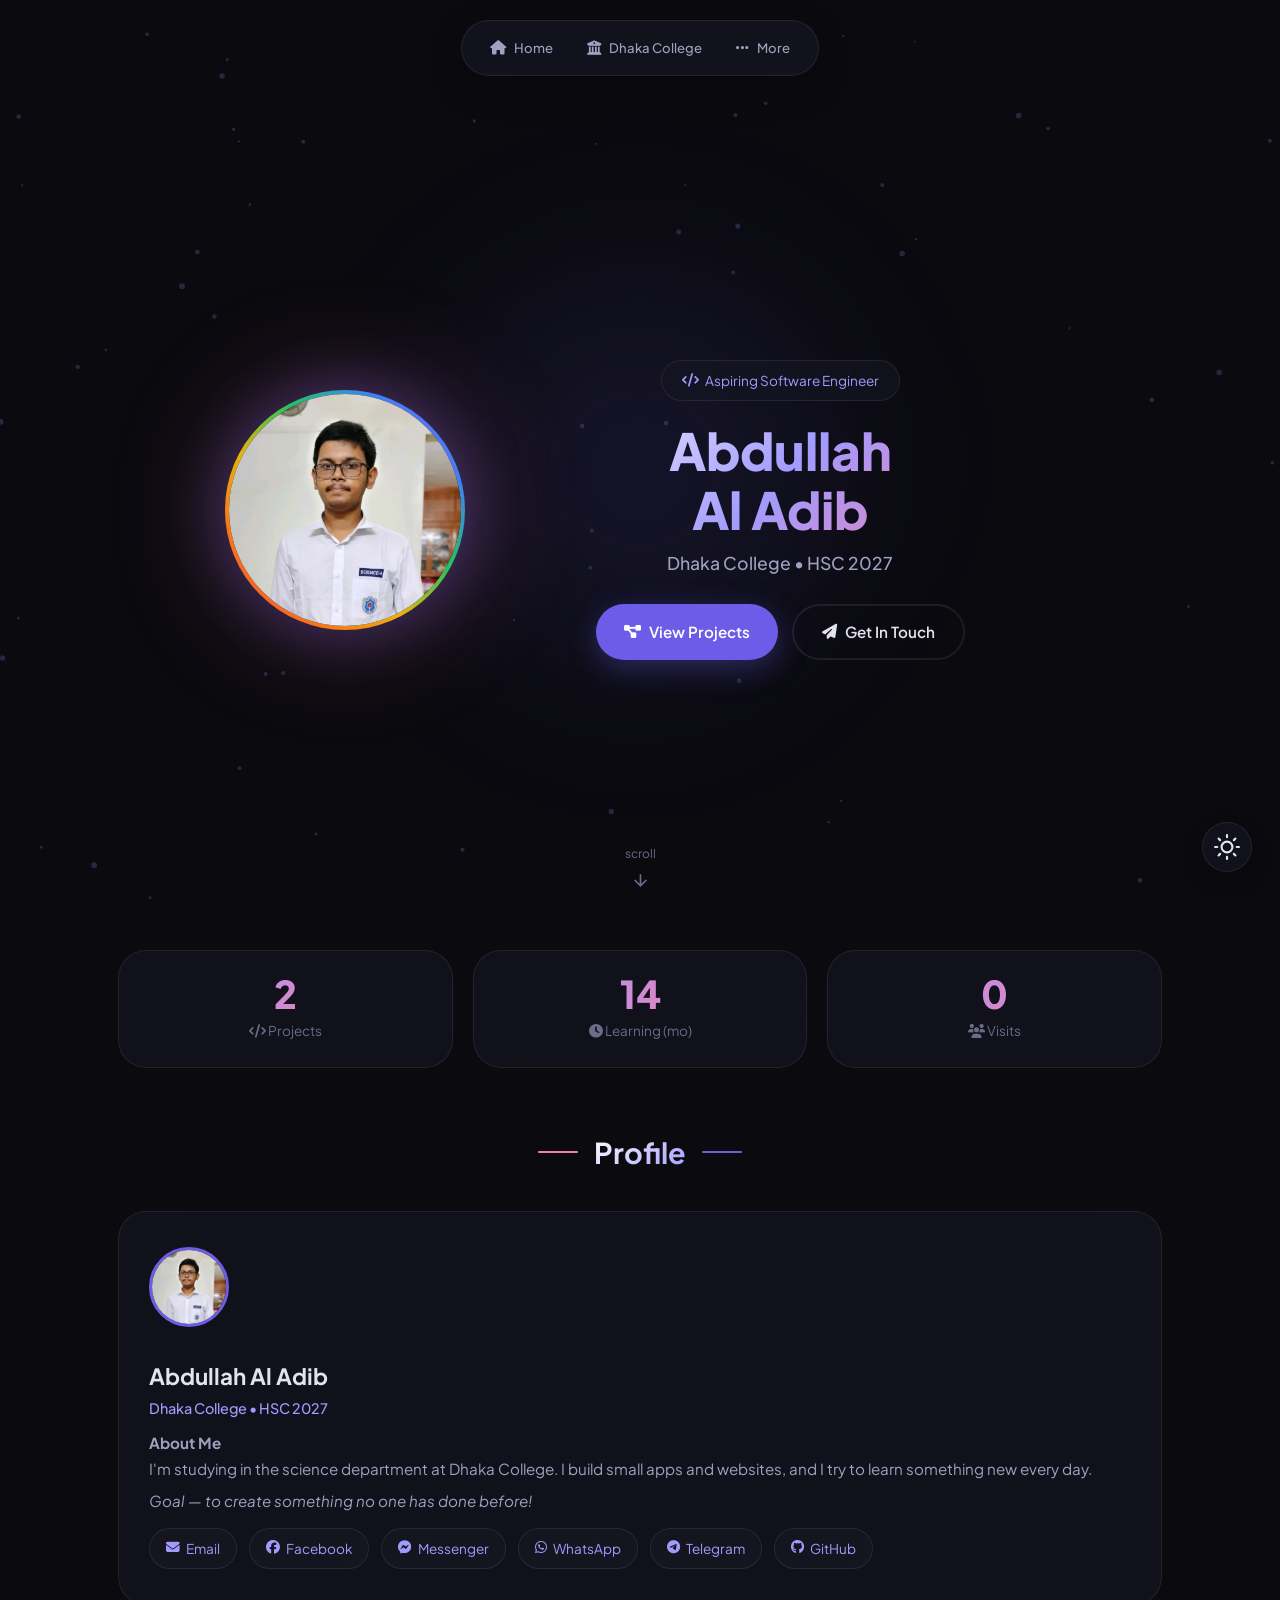
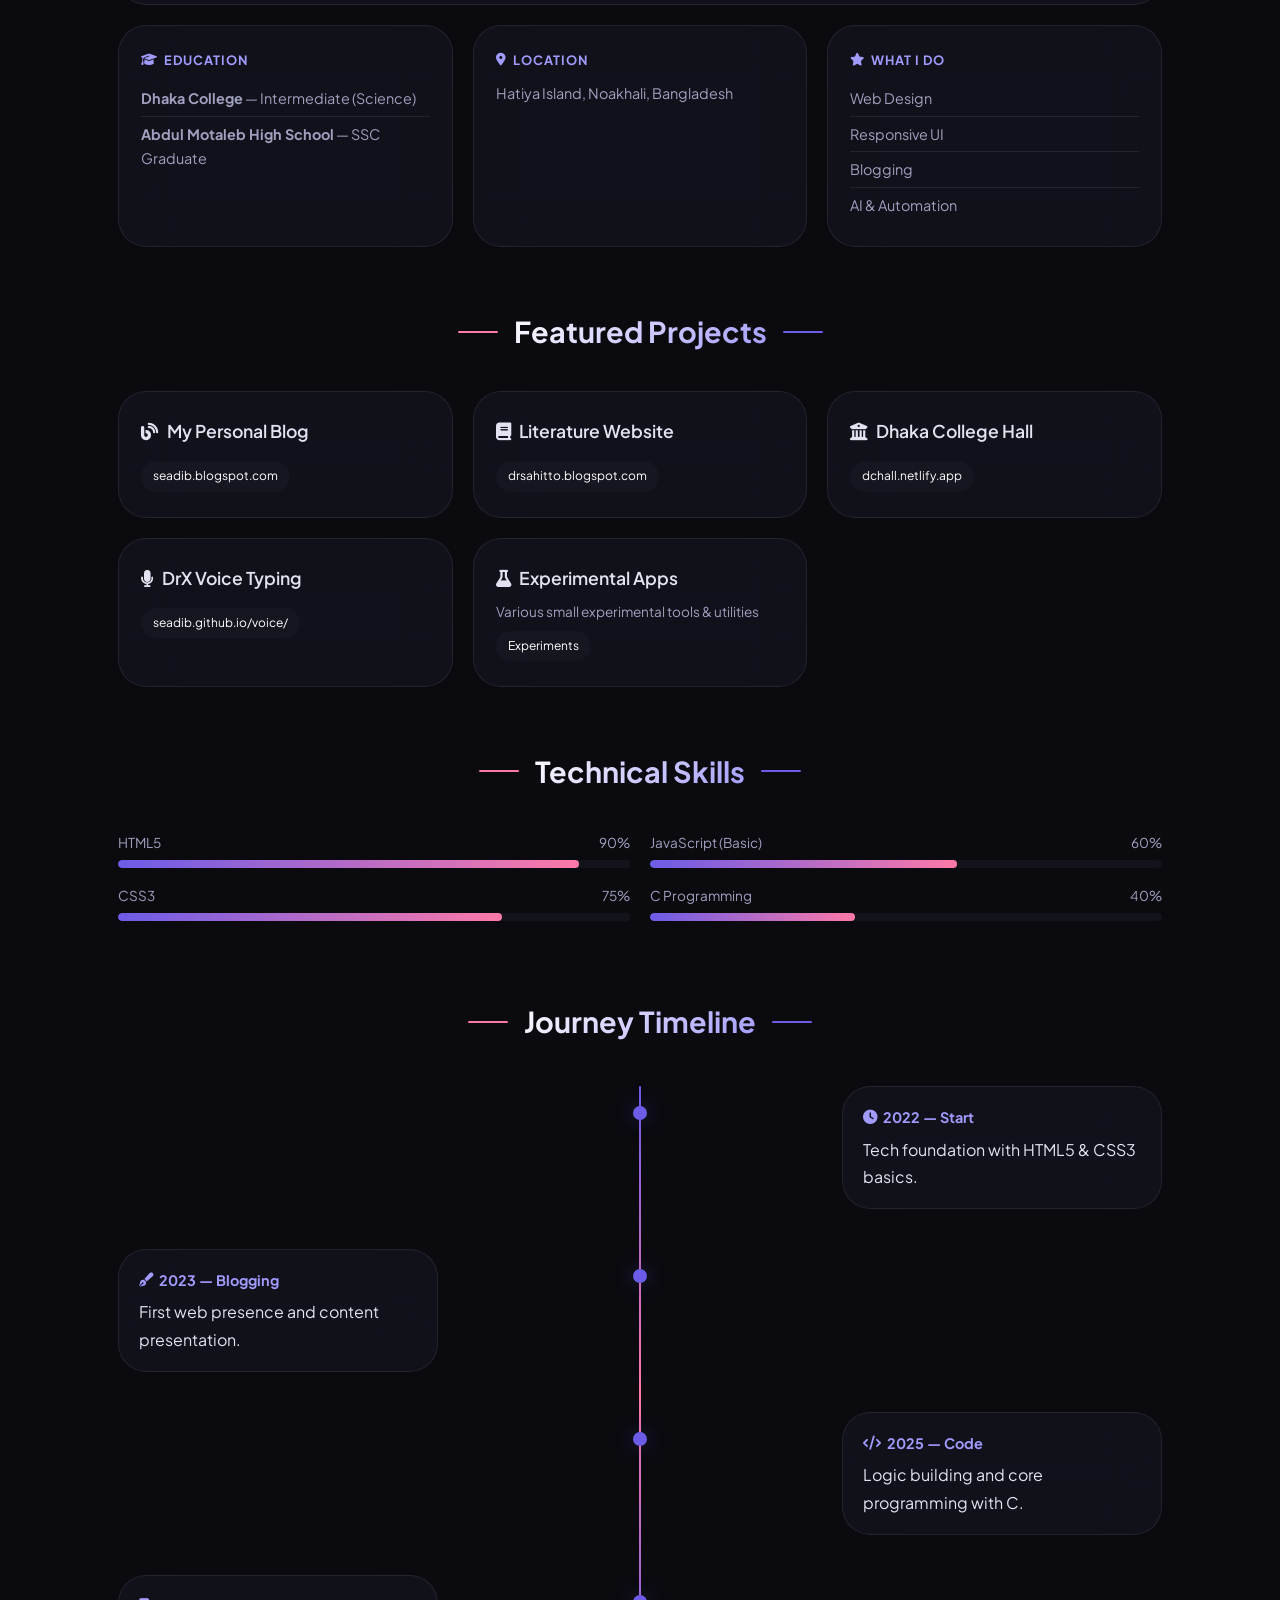
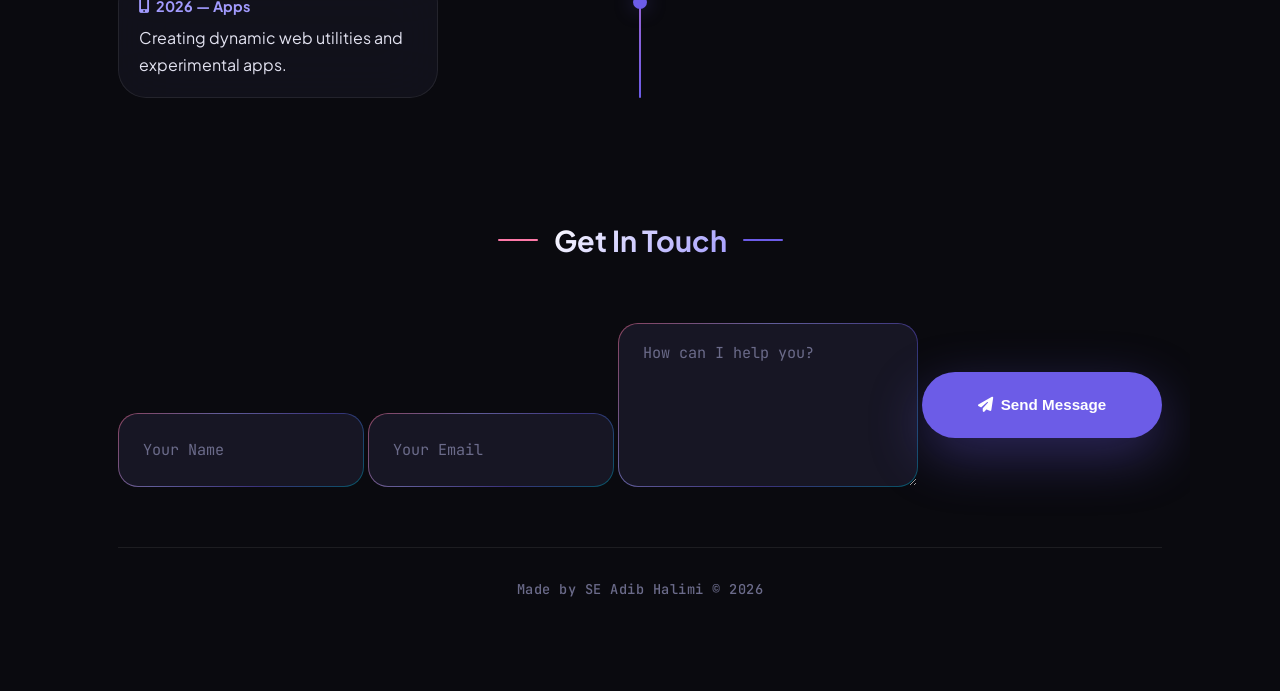
==== index.html @ 2759d635 "Add files via upload" ====
<!DOCTYPE html>
<html lang="en" data-theme="dark">
<head>
    <meta charset="UTF-8" />
    <meta name="viewport" content="width=device-width, initial-scale=1.0" />
    
    <!-- Google Analytics -->
    <script async src="https://www.googletagmanager.com/gtag/js?id=G-9YM84ZSWMF"></script>
    <script>
        window.dataLayer = window.dataLayer || [];
        function gtag(){dataLayer.push(arguments);}
        gtag('js', new Date());
        gtag('config', 'G-9YM84ZSWMF');
    </script>

    <!-- Bing Verification -->
    <meta name="msvalidate.01" content="F3ADCCD43A5041C5EEE1798E6DBE9F49" />
    
    <!-- SEO Meta -->
    <meta name="description" content="SE Adib • HSC-27— Free study tools, class notes, and HSC resources for Dhaka College science students. Developed by seadib, seadix, adib halimi, adib dhaka college, and dr sahitto." />
    <meta name="keywords" content="SE Adib, Abdullah Al Adib, HSC 2027, Dhaka College, web developer, portfolio" />
    <meta name="robots" content="index, follow" />
    <meta name="author" content="SE Adib Halimi" />
    
    <title>Abdullah Al Adib — Portfolio</title>

    <!-- Favicon -->
    <link rel="icon" type="image/png" sizes="48x48" href="favicon-48x48.png?v=1">
    <link rel="icon" type="image/png" sizes="32x32" href="favicon-32x32.png?v=1">
    <link rel="shortcut icon" type="image/x-icon" href="favicon.ico?v=1">

    <!-- Open Graph -->
    <meta property="og:title" content="Abdullah Al Adib — Portfolio" />
    <meta property="og:description" content="SE Adib • HSC-27— Free study tools for Dhaka College students." />
    <meta property="og:type" content="website" />
    <meta property="og:url" content="https://adi.pro.bd/" />
    <meta property="og:image" content="https://adi.pro.bd/adib.jpg" />
    <meta property="og:image:width" content="1200" />
    <meta property="og:image:height" content="630" />

    <meta name="twitter:card" content="summary_large_image" />
    <meta name="twitter:title" content="Abdullah Al Adib — Portfolio" />
    <meta name="twitter:description" content="SE Adib • HSC-27— Free study tools for Dhaka College students." />
    <meta name="twitter:image" content="https://adi.pro.bd/adib.jpg" />

    <!-- Google Fonts + Font Awesome -->
    <link href="https://fonts.googleapis.com/css2?family=Plus+Jakarta+Sans:wght@300;400;500;600;700;800&family=Noto+Sans+Bengali:wght@300;400;500;600;700&family=JetBrains+Mono:wght@400;500;600&display=swap" rel="stylesheet" />
    <link rel="stylesheet" href="https://cdnjs.cloudflare.com/ajax/libs/font-awesome/6.5.0/css/all.min.css" />
    
    <!-- Main CSS -->
    <link rel="stylesheet" href="style.css" />
</head>
<body>

    <!-- Scroll Progress Bar -->
    <div id="scrollProgress"></div>
    
    <!-- Particle Canvas Background -->
    <canvas id="particleCanvas"></canvas>
    
    <!-- Cursor Glow Effect -->
    <div class="cursor-glow" id="cursorGlow"></div>
    
    <!-- Theme Toggle Button -->
    <button class="theme-toggle" id="themeToggle" aria-label="Switch theme">
        <svg viewBox="0 0 24 24" id="themeIcon">
            <circle cx="12" cy="12" r="5" />
            <line x1="12" y1="1" x2="12" y2="3" />
            <line x1="12" y1="21" x2="12" y2="23" />
            <line x1="4.22" y1="4.22" x2="5.64" y2="5.64" />
            <line x1="18.36" y1="18.36" x2="19.78" y2="19.78" />
            <line x1="1" y1="12" x2="3" y2="12" />
            <line x1="21" y1="12" x2="23" y2="12" />
            <line x1="4.22" y1="19.78" x2="5.64" y2="18.36" />
            <line x1="18.36" y1="5.64" x2="19.78" y2="4.22" />
        </svg>
    </button>

    <!-- ===== Navigation Menu (3 Main Menus) ===== -->
    <nav class="floating-nav" id="floatingNav">
        <!-- 1. Home -->
        <a href="/" class="active"><i class="fas fa-home"></i> Home</a>
        
        <!-- 2. Dhaka College (Mega Menu) -->
        <div class="nav-item mega-menu">
            <a href="javascript:void(0)" class="mega-trigger"><i class="fas fa-university"></i> Dhaka College</a>
            <div class="mega-menu-content">
                <div class="mega-grid">
                    <div class="mega-card">
                        <div class="mega-card-icon"><i class="fas fa-archive"></i></div>
                        <h4>ARCHIVES OVERVIEW</h4>
                        <p class="mega-card-desc"><strong>SYSTEM RESTORED · DATA INTEGRITY</strong></p>
                        <p class="mega-card-desc">Full re-archiving complete. Trust model with 100% accuracy.</p>
                        <a href="dc-archive.html" class="mega-card-link">Explore Archives →</a>
                    </div>
                    <div class="mega-card">
                        <div class="mega-card-icon"><i class="fas fa-trophy"></i></div>
                        <h4>Leaderboard</h4>
                        <p class="mega-card-desc">Top academic performers</p>
                        <a href="dc-leaderboard.html" class="mega-card-link">View Rankings →</a>
                    </div>
                    <div class="mega-card">
                        <div class="mega-card-icon"><i class="fas fa-search"></i></div>
                        <h4>Find Student</h4>
                        <p class="mega-card-desc">Quick individual search</p>
                        <a href="dc-search.html" class="mega-card-link">Search Now →</a>
                    </div>
                    <div class="mega-card">
                        <div class="mega-card-icon"><i class="fas fa-database"></i></div>
                        <h4>Live Database Insight</h4>
                        <p class="mega-card-desc">4,200+ active student records across 12 faculties.</p>
                        <a href="dc-stats.html" class="mega-card-link"><i class="fas fa-chart-line"></i> View Stats</a>
                        <span class="mega-badge">LATEST RESULTS LIVE</span>
                    </div>
                </div>
                <div class="mega-footer">
                    <span><i class="fas fa-database"></i> CARCHIVE</span>
                    <span><i class="fas fa-archive"></i> ARCHIVES OVERVIEW</span>
                    <span><i class="fas fa-sync-alt"></i> SYSTEM RESTORED</span>
                </div>
            </div>
        </div>
        
        <!-- 3. More (Dropdown) -->
        <div class="nav-item dropdown">
            <a href="javascript:void(0)" class="dropdown-trigger"><i class="fas fa-ellipsis-h"></i> More</a>
            <ul class="dropdown-menu">
                <li><a href="blog.html"><i class="fas fa-blog"></i> Blogs</a></li>
                <li><a href="#profile"><i class="fas fa-user"></i> Profile</a></li>
                <li><a href="#projects"><i class="fas fa-folder-open"></i> Projects</a></li>
                <li><a href="#skills"><i class="fas fa-cogs"></i> Skills</a></li>
                <li><a href="#journey"><i class="fas fa-road"></i> Journey</a></li>
                <li><a href="#contact"><i class="fas fa-envelope"></i> Contact</a></li>
            </ul>
        </div>
    </nav>

    <div class="main-wrapper">

        <!-- ===== HERO SECTION ===== -->
        <section class="hero" id="hero">
            <div class="liquid-blob"></div>
            <div class="hero-left">
                <div class="hero-avatar-wrap">
                    <img src="adib.jpg" alt="SE Adib, Abdullah Al Adib" class="hero-avatar" loading="eager" />
                </div>
            </div>
            <div class="hero-right">
                <div class="hero-badge"><i class="fas fa-code"></i> Aspiring Software Engineer</div>
                <h1>Abdullah<br />Al Adib</h1>
                <h2>Dhaka College • HSC 2027</h2>
                <div class="hero-cta">
                    <a href="#projects" class="btn btn-primary"><i class="fas fa-project-diagram"></i> View Projects</a>
                    <a href="#contact" class="btn btn-outline"><i class="fas fa-paper-plane"></i> Get In Touch</a>
                </div>
            </div>
            <div class="scroll-indicator" onclick="document.getElementById('profile').scrollIntoView({behavior:'smooth'})">
                <span>scroll</span>
                <svg viewBox="0 0 24 24"><path d="M12 5v14M5 12l7 7 7-7"/></svg>
            </div>
        </section>

        <!-- ===== STATS ===== -->
        <div class="stats-row stagger-grid">
            <div class="stat-card stagger-item"><div class="stat-number" data-target="5">0</div><div class="stat-label"><i class="fas fa-code"></i> Projects</div></div>
            <div class="stat-card stagger-item"><div class="stat-number" data-target="32">0</div><div class="stat-label"><i class="fas fa-clock"></i> Learning (mo)</div></div>
            <div class="stat-card stagger-item"><div class="stat-number visitor-count" data-target="">0</div><div class="stat-label"><i class="fas fa-users"></i> Visits</div></div>
        </div>

        <!-- ===== PROFILE ===== -->
        <section id="profile">
            <div class="section-title"><span>Profile</span></div>
            <div class="profile-card stagger-grid glass">
                <img src="adibp.jpg" alt="Abdullah" class="pfp-sm stagger-item" onerror="this.onerror=null; this.src='adib.jpg';" />
                <div class="profile-info stagger-item">
                    <h3>Abdullah Al Adib</h3>
                    <p class="sub">Dhaka College • HSC 2027</p>
                    <p class="bio"><strong>About Me</strong><br />
                    I'm studying in the science department at Dhaka College. I build small apps and websites, and I try to learn something new every day.<br />
                    <span style="display:flex;align-items:center;gap:4px;margin-top:6px;flex-wrap:wrap;">
                        <em style="font-style:italic;">Goal — to create something no one has done before!</em>
                    </span>
                    </p>
                    <div class="contact-links">
                        <a href="mailto:drseadib@gmail.com"><i class="fas fa-envelope"></i> Email</a>
                        <a href="https://facebook.com/seadix" target="_blank"><i class="fab fa-facebook"></i> Facebook</a>
                        <a href="https://m.me/seadix" target="_blank"><i class="fab fa-facebook-messenger"></i> Messenger</a>
                        <a href="https://wa.me/8801625329874" target="_blank"><i class="fab fa-whatsapp"></i> WhatsApp</a>
                        <a href="https://t.me/DrSahitto" target="_blank"><i class="fab fa-telegram"></i> Telegram</a>
                        <a href="https://github.com/seadib" target="_blank"><i class="fab fa-github"></i> GitHub</a>
                    </div>
                </div>
            </div>
            <div class="grid-2 stagger-grid" style="margin-top:20px;">
                <div class="info-card stagger-item glass">
                    <h4><i class="fas fa-graduation-cap"></i> Education</h4>
                    <ul><li><strong>Dhaka College</strong> — Intermediate (Science)</li><li><strong>Abdul Motaleb High School</strong> — SSC Graduate</li></ul>
                </div>
                <div class="info-card stagger-item location-card clickable-card glass">
                    <h4><i class="fas fa-map-marker-alt"></i> Location</h4>
                    <p>Hatiya Island, Noakhali, Bangladesh</p>
                </div>
                <div class="info-card stagger-item glass">
                    <h4><i class="fas fa-star"></i> What I Do</h4>
                    <ul><li>Web Design</li><li>Responsive UI</li><li>Blogging</li><li>AI & Automation</li></ul>
                </div>
            </div>
        </section>

        <!-- ===== PROJECTS ===== -->
        <section id="projects">
            <div class="section-title"><span>Featured Projects</span></div>
            <div class="grid-2 stagger-grid">
                <div class="project-card stagger-item glass" data-url="https://seadib.blogspot.com" data-name="seadib.blogspot.com">
                    <div class="project-title"><i class="fas fa-blog"></i> My Personal Blog</div>
                    <span class="tag"><a href="https://seadib.blogspot.com" target="_blank">seadib.blogspot.com</a></span>
                </div>
                <div class="project-card stagger-item glass" data-url="https://drsahitto.blogspot.com" data-name="drsahitto.blogspot.com">
                    <div class="project-title"><i class="fas fa-book"></i> Literature Website</div>
                    <span class="tag"><a href="https://drsahitto.blogspot.com" target="_blank">drsahitto.blogspot.com</a></span>
                </div>
                <div class="project-card stagger-item glass" data-url="https://dchall.netlify.app" data-name="dchall.netlify.app">
                    <div class="project-title"><i class="fas fa-university"></i> Dhaka College Hall</div>
                    <span class="tag"><a href="https://dchall.netlify.app" target="_blank">dchall.netlify.app</a></span>
                </div>
                <div class="project-card stagger-item glass" data-url="https://seadib.github.io/voice/" data-name="seadib.github.io/voice/">
                    <div class="project-title"><i class="fas fa-microphone"></i> DrX Voice Typing</div>
                    <span class="tag"><a href="https://seadib.github.io/voice/" target="_blank">seadib.github.io/voice/</a></span>
                </div>
                <div class="project-card stagger-item glass">
                    <div class="project-title"><i class="fas fa-flask"></i> Experimental Apps</div>
                    <p style="color:var(--text2);font-size:0.85rem;">Various small experimental tools & utilities</p>
                    <span class="tag no-link">Experiments</span>
                </div>
            </div>
        </section>

        <!-- ===== SKILLS ===== -->
        <section id="skills">
            <div class="section-title"><span>Technical Skills</span></div>
            <div class="grid-2 stagger-grid">
                <div class="stagger-item">
                    <div class="skill-bar-wrap"><div class="skill-label"><span>HTML5</span><span>90%</span></div><div class="skill-bar"><div class="skill-fill" data-width="90"></div></div></div>
                    <div class="skill-bar-wrap"><div class="skill-label"><span>CSS3</span><span>75%</span></div><div class="skill-bar"><div class="skill-fill" data-width="75"></div></div></div>
                </div>
                <div class="stagger-item">
                    <div class="skill-bar-wrap"><div class="skill-label"><span>JavaScript (Basic)</span><span>60%</span></div><div class="skill-bar"><div class="skill-fill" data-width="60"></div></div></div>
                    <div class="skill-bar-wrap"><div class="skill-label"><span>C Programming</span><span>40%</span></div><div class="skill-bar"><div class="skill-fill" data-width="40"></div></div></div>
                </div>
            </div>
        </section>

        <!-- ===== JOURNEY TIMELINE ===== -->
        <section id="journey">
            <div class="section-title"><span>Journey Timeline</span></div>
            <div class="timeline-wrapper">
                <div class="timeline-line"></div>
                <div class="timeline-item"><div class="timeline-dot"></div><div class="timeline-content glass"><div class="timeline-year"><i class="fas fa-clock"></i> 2022 — Start</div><div class="timeline-desc">Tech foundation with HTML5 & CSS3 basics.</div></div></div>
                <div class="timeline-item"><div class="timeline-dot"></div><div class="timeline-content glass"><div class="timeline-year"><i class="fas fa-pen-fancy"></i> 2023 — Blogging</div><div class="timeline-desc">First web presence and content presentation.</div></div></div>
                <div class="timeline-item"><div class="timeline-dot"></div><div class="timeline-content glass"><div class="timeline-year"><i class="fas fa-code"></i> 2025 — Code</div><div class="timeline-desc">Logic building and core programming with C.</div></div></div>
                <div class="timeline-item"><div class="timeline-dot"></div><div class="timeline-content glass"><div class="timeline-year"><i class="fas fa-mobile-alt"></i> 2026 — Apps</div><div class="timeline-desc">Creating dynamic web utilities and experimental apps.</div></div></div>
            </div>
        </section>

        <!-- ===== CONTACT ===== -->
        <section id="contact">
            <div class="section-title"><span>Get In Touch</span></div>
            <form class="contact-form stagger-grid" id="contactForm">
                <input type="hidden" name="access_key" value="02b89c0d-9b17-49dd-bd02-ee2c1dee8a9d" />
                <input type="text" name="name" placeholder="Your Name" required class="stagger-item" />
                <input type="email" name="email" placeholder="Your Email" required class="stagger-item" />
                <textarea rows="4" name="message" placeholder="How can I help you?" required class="stagger-item"></textarea>
                <button type="submit" class="btn btn-primary stagger-item"><i class="fas fa-paper-plane"></i> Send Message</button>
            </form>
            <div id="formResult" style="text-align:center;margin-top:12px;font-weight:bold;"></div>
        </section>

        <!-- ===== FOOTER ===== -->
        <div class="footer">
            <p>Made by SE Adib Halimi © 2026</p>
        </div>
    </div>

    <!-- ===== MODALS ===== -->
    <div class="modal-overlay" id="projectModal">
        <div class="modal-box glass">
            <p id="modalMessage">Do you want to visit this website?</p>
            <div class="modal-buttons">
                <button class="btn btn-outline" id="modalCancel">Cancel</button>
                <button class="btn btn-primary" id="modalVisit">Visit Website</button>
            </div>
        </div>
    </div>
    <div class="modal-overlay" id="locationModal">
        <div class="modal-box glass">
            <p id="locationModalMessage">View Hatiya Island on Google Maps?</p>
            <div class="modal-buttons">
                <button class="btn btn-outline" id="locationModalCancel">Cancel</button>
                <button class="btn btn-primary" id="locationModalVisit">View on Map</button>
            </div>
        </div>
    </div>

    <!-- ===== JAVASCRIPT ===== -->
    <script>
        (function() {
            // ==================== THEME TOGGLE ====================
            const themeToggle = document.getElementById('themeToggle');
            const themeIcon = document.getElementById('themeIcon');
            const html = document.documentElement;

            function setTheme(theme) {
                html.setAttribute('data-theme', theme);
                localStorage.setItem('theme', theme);
                if (theme === 'dark') {
                    themeIcon.innerHTML = `<circle cx="12" cy="12" r="5" /><line x1="12" y1="1" x2="12" y2="3" /><line x1="12" y1="21" x2="12" y2="23" /><line x1="4.22" y1="4.22" x2="5.64" y2="5.64" /><line x1="18.36" y1="18.36" x2="19.78" y2="19.78" /><line x1="1" y1="12" x2="3" y2="12" /><line x1="21" y1="12" x2="23" y2="12" /><line x1="4.22" y1="19.78" x2="5.64" y2="18.36" /><line x1="18.36" y1="5.64" x2="19.78" y2="4.22" />`;
                } else {
                    themeIcon.innerHTML = `<path d="M21 12.79A9 9 0 1 1 11.21 3 7 7 0 0 0 21 12.79z" />`;
                }
            }
            setTheme(localStorage.getItem('theme') || 'dark');
            themeToggle.addEventListener('click', () => {
                setTheme(html.getAttribute('data-theme') === 'dark' ? 'light' : 'dark');
            });

            // ==================== VISITOR COUNT ====================
            function updateVisitorCount() {
                let visits = localStorage.getItem('visitorCount');
                visits = visits ? parseInt(visits) + 1 : 1;
                localStorage.setItem('visitorCount', visits);
                const el = document.querySelector('.visitor-count');
                if (el) el.setAttribute('data-target', visits);
            }
            updateVisitorCount();

            // ==================== PARTICLES ====================
            const canvas = document.getElementById('particleCanvas');
            const ctx = canvas.getContext('2d');
            let w, h, particles = [];

            function resize() {
                w = canvas.width = window.innerWidth;
                h = canvas.height = window.innerHeight;
            }
            resize();
            window.addEventListener('resize', resize);

            for (let i = 0; i < 60; i++) {
                particles.push({
                    x: Math.random() * w,
                    y: Math.random() * h,
                    r: Math.random() * 2 + 1,
                    dx: (Math.random() - 0.5) * 0.5,
                    dy: (Math.random() - 0.5) * 0.5
                });
            }

            function drawParticles() {
                ctx.clearRect(0, 0, w, h);
                particles.forEach(p => {
                    p.x += p.dx;
                    p.y += p.dy;
                    if (p.x < 0) p.x = w;
                    if (p.x > w) p.x = 0;
                    if (p.y < 0) p.y = h;
                    if (p.y > h) p.y = 0;
                    ctx.beginPath();
                    ctx.arc(p.x, p.y, p.r, 0, Math.PI * 2);
                    ctx.fillStyle = 'rgba(162,155,254,0.4)';
                    ctx.fill();
                });
                requestAnimationFrame(drawParticles);
            }
            drawParticles();

            // ==================== CURSOR GLOW ====================
            const cursorGlow = document.getElementById('cursorGlow');
            document.addEventListener('mousemove', e => {
                cursorGlow.style.left = e.clientX + 'px';
                cursorGlow.style.top = e.clientY + 'px';
            });
            document.addEventListener('mouseleave', () => cursorGlow.style.opacity = '0');
            document.addEventListener('mouseenter', () => cursorGlow.style.opacity = '1');

            // ==================== SCROLL PROGRESS ====================
            const scrollProgress = document.getElementById('scrollProgress');
            window.addEventListener('scroll', () => {
                const st = document.documentElement.scrollTop;
                const sh = document.documentElement.scrollHeight - document.documentElement.clientHeight;
                scrollProgress.style.width = (st / sh) * 100 + '%';
            });

            // ==================== NAV ACTIVE ====================
            const floatingNav = document.getElementById('floatingNav');
            const navLinks = floatingNav.querySelectorAll('a');
            window.addEventListener('scroll', () => {
                floatingNav.classList.toggle('scrolled', window.scrollY > 50);
                let current = 'hero';
                document.querySelectorAll('section[id]').forEach(sec => {
                    if (window.scrollY >= sec.offsetTop - 120) current = sec.getAttribute('id');
                });
                navLinks.forEach(link => {
                    link.classList.remove('active');
                    if (link.getAttribute('href') === '#' + current) link.classList.add('active');
                });
            });

            // ==================== MOBILE MENU TOGGLE ====================
            const megaTrigger = document.querySelector('.mega-trigger');
            const megaContent = document.querySelector('.mega-menu-content');
            const dropdownTrigger = document.querySelector('.dropdown-trigger');
            const dropdownMenu = document.querySelector('.dropdown-menu');

            function isMobile() {
                return window.innerWidth <= 768;
            }

            if (megaTrigger && megaContent) {
                megaTrigger.addEventListener('click', function(e) {
                    e.preventDefault();
                    if (isMobile()) {
                        megaContent.classList.toggle('active');
                    }
                });
            }
            if (dropdownTrigger && dropdownMenu) {
                dropdownTrigger.addEventListener('click', function(e) {
                    e.preventDefault();
                    if (isMobile()) {
                        dropdownMenu.classList.toggle('active');
                    }
                });
            }
            document.addEventListener('click', function(e) {
                if (isMobile()) {
                    if (!e.target.closest('.mega-menu')) {
                        if (megaContent) megaContent.classList.remove('active');
                    }
                    if (!e.target.closest('.dropdown')) {
                        if (dropdownMenu) dropdownMenu.classList.remove('active');
                    }
                }
            });

            // ==================== STAGGER ANIMATIONS ====================
            const staggerObserver = new IntersectionObserver((entries) => {
                entries.forEach(entry => {
                    if (entry.isIntersecting) {
                        const grid = entry.target;
                        grid.querySelectorAll('.stagger-item').forEach((item, index) => {
                            setTimeout(() => {
                                item.classList.add('show');
                                const fill = item.querySelector('.skill-fill');
                                if (fill) {
                                    const w = fill.getAttribute('data-width');
                                    if (w) fill.style.width = w + '%';
                                }
                                const counter = item.querySelector('.stat-number');
                                if (counter) {
                                    const t = parseInt(counter.getAttribute('data-target'));
                                    if (t && !counter.dataset.animated) {
                                        counter.dataset.animated = 'true';
                                        animateCounter(counter, t);
                                    }
                                }
                            }, index * 120);
                        });
                        staggerObserver.unobserve(grid);
                    }
                });
            }, { threshold: 0.25 });
            document.querySelectorAll('.stagger-grid').forEach(grid => staggerObserver.observe(grid));

            window.addEventListener('load', () => {
                document.querySelectorAll('.skill-fill').forEach(fill => {
                    const w = fill.getAttribute('data-width');
                    if (w) fill.style.width = w + '%';
                });
            });
            setTimeout(() => {
                document.querySelectorAll('.skill-fill').forEach(fill => {
                    if (fill.style.width === '0%' || fill.style.width === '') {
                        const w = fill.getAttribute('data-width');
                        if (w) fill.style.width = w + '%';
                    }
                });
            }, 500);

            // ==================== TIMELINE OBSERVER ====================
            const timelineObserver = new IntersectionObserver((entries) => {
                entries.forEach(entry => {
                    if (entry.isIntersecting) entry.target.classList.add('visible');
                });
            }, { threshold: 0.3 });
            document.querySelectorAll('.timeline-item').forEach(item => timelineObserver.observe(item));

            function animateCounter(el, target) {
                let current = 0;
                const step = target / (1800 / 16);
                const timer = setInterval(() => {
                    current += step;
                    if (current >= target) {
                        el.textContent = target;
                        clearInterval(timer);
                    } else el.textContent = Math.floor(current);
                }, 16);
            }

            // ==================== CONTACT FORM ====================
            const form = document.getElementById('contactForm');
            const resultDiv = document.getElementById('formResult');
            form.addEventListener('submit', function(e) {
                e.preventDefault();
                const formData = new FormData(form);
                const json = JSON.stringify(Object.fromEntries(formData));
                resultDiv.innerHTML = "⏳ Sending...";
                resultDiv.style.color = "blue";
                fetch('https://api.web3forms.com/submit', {
                        method: 'POST',
                        headers: { 'Content-Type': 'application/json', 'Accept': 'application/json' },
                        body: json
                    })
                    .then(async (response) => {
                        let res = await response.json();
                        if (response.status == 200) {
                            resultDiv.innerHTML = "✅ Thanks for contacting me! I will get back to you soon.";
                            resultDiv.style.color = "green";
                            form.reset();
                        } else {
                            resultDiv.innerHTML = "❌ " + (res.message || "Something went wrong. Please try again.");
                            resultDiv.style.color = "red";
                        }
                    })
                    .catch(error => {
                        console.error(error);
                        resultDiv.innerHTML = "❌ Network error. Please check your connection and try again.";
                        resultDiv.style.color = "red";
                    });
            });

            // ==================== PROJECT MODAL ====================
            const projectModal = document.getElementById('projectModal');
            const modalMsg = document.getElementById('modalMessage');
            const modalVisit = document.getElementById('modalVisit');
            const modalCancel = document.getElementById('modalCancel');
            let pendingUrl = '';

            document.querySelectorAll('.project-card[data-url]').forEach(card => {
                card.addEventListener('click', function(e) {
                    e.stopPropagation();
                    pendingUrl = this.getAttribute('data-url');
                    modalMsg.textContent = `Do you want to visit ${this.getAttribute('data-name') || 'this website'}?`;
                    projectModal.classList.add('active');
                });
            });
            modalVisit.addEventListener('click', () => {
                if (pendingUrl) window.open(pendingUrl, '_blank');
                projectModal.classList.remove('active');
                pendingUrl = '';
            });
            modalCancel.addEventListener('click', () => {
                projectModal.classList.remove('active');
                pendingUrl = '';
            });
            projectModal.addEventListener('click', function(e) {
                if (e.target === projectModal) {
                    projectModal.classList.remove('active');
                    pendingUrl = '';
                }
            });

            // ==================== LOCATION MODAL ====================
            const locModal = document.getElementById('locationModal');
            const locVisit = document.getElementById('locationModalVisit');
            const locCancel = document.getElementById('locationModalCancel');
            let mapUrl = '';

            document.querySelector('.info-card.location-card').addEventListener('click', () => {
                mapUrl = 'https://www.google.com/maps/search/?api=1&query=Hatiya+Island+Noakhali';
                locModal.classList.add('active');
            });
            locVisit.addEventListener('click', () => {
                if (mapUrl) window.open(mapUrl, '_blank');
                locModal.classList.remove('active');
                mapUrl = '';
            });
            locCancel.addEventListener('click', () => {
                locModal.classList.remove('active');
                mapUrl = '';
            });
            locModal.addEventListener('click', function(e) {
                if (e.target === locModal) {
                    locModal.classList.remove('active');
                    mapUrl = '';
                }
            });

            // ==================== INITIAL ANIMATIONS ====================
            setTimeout(() => {
                document.querySelectorAll('.stagger-grid').forEach(grid => {
                    if (grid.getBoundingClientRect().top < window.innerHeight) {
                        grid.querySelectorAll('.stagger-item').forEach((item, idx) => {
                            setTimeout(() => item.classList.add('show'), idx * 80);
                        });
                    }
                });
                document.querySelectorAll('.timeline-item').forEach(item => {
                    if (item.getBoundingClientRect().top < window.innerHeight) {
                        item.classList.add('visible');
                    }
                });
            }, 300);

        })();
    </script>
</body>
</html>
---- style.css ----
/* ============================================================
   CSS FILE: style.css
   Complete styles for the website.
   ============================================================ */

/* ===== ROOT VARIABLES ===== */
:root,
[data-theme="dark"] {
    --bg: #0a0a0f;
    --surface: rgba(18, 18, 26, 0.7);
    --surface2: rgba(26, 26, 38, 0.6);
    --card: rgba(22, 22, 34, 0.65);
    --accent: #6c5ce7;
    --accent2: #a29bfe;
    --accent3: #fd79a8;
    --text: #e2e2f0;
    --text2: #a0a0c0;
    --text3: #6b6b8a;
    --border: rgba(255, 255, 255, 0.08);
    --glow: rgba(108, 92, 231, 0.35);
    --glow-pink: rgba(253, 121, 168, 0.3);
    --nav-bg: rgba(22, 22, 34, 0.75);
    --modal-overlay: rgba(0, 0, 0, 0.5);
    --modal-bg: rgba(22, 22, 34, 0.85);
    --btn-outline-text: var(--text);
    --hero-gradient: linear-gradient(135deg, #fff 0%, var(--accent2) 50%, var(--accent3) 100%);
    --section-title-gradient: linear-gradient(135deg, #fff, var(--accent2));
    --radius: 28px;
    --radius-sm: 16px;
    --transition: 0.3s cubic-bezier(0.4, 0, 0.2, 1);
    --blur-amount: 28px;
    --placeholder-color: var(--text3);
    --footer-color: var(--text3);
    --stat-label-color: var(--text3);
    --contact-link-color: var(--accent2);
    --tag-link-color: #ffffff;
    --nav-bg-mobile: rgba(22, 22, 34, 0.92);
    --contact-field-bg: #171624;
    --contact-field-focus-bg: #171624;
    --contact-border-gradient: linear-gradient(135deg, rgba(253, 121, 168, 0.52), rgba(162, 155, 254, 0.58), rgba(108, 92, 231, 0.50), rgba(6, 182, 212, 0.44));
}
[data-theme="light"] {
    --bg: #f5f7fa;
    --surface: rgba(255, 255, 255, 0.55);
    --surface2: rgba(240, 242, 245, 0.65);
    --card: rgba(255, 255, 255, 0.65);
    --accent: #1e40af;
    --accent2: #3b82f6;
    --accent3: #06b6d4;
    --text: #000000;
    --text2: #000000;
    --text3: #000000;
    --border: rgba(0, 0, 0, 0.08);
    --glow: rgba(37, 99, 235, 0.25);
    --glow-pink: rgba(6, 182, 212, 0.35);
    --nav-bg: rgba(255, 255, 255, 0.8);
    --modal-overlay: rgba(15, 23, 42, 0.4);
    --modal-bg: rgba(255, 255, 255, 0.85);
    --btn-outline-text: #000000;
    --hero-gradient: linear-gradient(135deg, #1e3a8a, #06b6d4);
    --section-title-gradient: linear-gradient(135deg, #1e3a8a, #0ea5e9);
    --blur-amount: 22px;
    --placeholder-color: #000000;
    --footer-color: #000000;
    --stat-label-color: #000000;
    --contact-link-color: #000000;
    --tag-link-color: #1e40af;
    --nav-bg-mobile: rgba(255, 255, 255, 0.92);
    --contact-field-bg: rgba(255, 255, 255, 0.82);
    --contact-field-focus-bg: rgba(255, 255, 255, 0.96);
    --contact-border-gradient: linear-gradient(135deg, #1e40af, #3b82f6, #06b6d4, #fd79a8);
}

/* ===== GLOBAL RESET ===== */
* {
    margin: 0;
    padding: 0;
    box-sizing: border-box;
}
html {
    scroll-behavior: smooth;
    scrollbar-width: thin;
    scrollbar-color: var(--accent) transparent;
    overflow-x: hidden;
}
::-webkit-scrollbar {
    width: 6px;
}
::-webkit-scrollbar-track {
    background: transparent;
}
::-webkit-scrollbar-thumb {
    background: var(--accent);
    border-radius: 10px;
}
body {
    font-family: 'Plus Jakarta Sans', sans-serif;
    background: var(--bg);
    color: var(--text);
    line-height: 1.7;
    overflow-x: hidden;
    transition: background 0.3s, color 0.3s;
}

/* ===== SCROLL PROGRESS ===== */
#scrollProgress {
    position: fixed;
    top: 0;
    left: 0;
    height: 3px;
    background: linear-gradient(90deg, var(--accent), var(--accent3));
    z-index: 200;
    width: 0%;
    border-radius: 0 3px 3px 0;
    transition: width 0.1s linear;
}

/* ===== PARTICLE CANVAS ===== */
#particleCanvas {
    position: fixed;
    top: 0;
    left: 0;
    width: 100%;
    height: 100%;
    pointer-events: none;
    z-index: 0;
    opacity: 0.5;
}

/* ===== CURSOR GLOW ===== */
.cursor-glow {
    position: fixed;
    width: 500px;
    height: 500px;
    border-radius: 50%;
    background: radial-gradient(circle, var(--glow) 0%, transparent 70%);
    pointer-events: none;
    z-index: 1;
    transform: translate(-50%, -50%);
    transition: opacity 0.3s;
    opacity: 0;
}
body:hover .cursor-glow {
    opacity: 1;
}

/* ===== MAIN WRAPPER ===== */
.main-wrapper {
    position: relative;
    z-index: 2;
    max-width: 1100px;
    margin: 0 auto;
    padding: 20px 28px 60px;
    overflow-x: hidden;
}

/* ===== GLASSMORPHISM ===== */
.glass,
.stat-card,
.profile-card,
.info-card,
.project-card,
.timeline-content,
.modal-box {
    backdrop-filter: blur(var(--blur-amount));
    -webkit-backdrop-filter: blur(var(--blur-amount));
    border-radius: var(--radius);
    border: 1px solid var(--border);
    transition: var(--transition);
}

/* ===== THEME TOGGLE ===== */
.theme-toggle {
    position: fixed;
    bottom: 28px;
    right: 28px;
    z-index: 250;
    background: var(--card);
    border-radius: 50%;
    width: 50px;
    height: 50px;
    display: flex;
    align-items: center;
    justify-content: center;
    cursor: pointer;
    font-size: 0;
    box-shadow: 0 8px 24px rgba(0, 0, 0, 0.2);
    color: var(--text);
    border: 1px solid var(--border);
    transition: var(--transition);
    backdrop-filter: none !important;
    -webkit-backdrop-filter: none !important;
    -webkit-appearance: none !important;
    appearance: none !important;
    -webkit-tap-highlight-color: transparent;
    transform: translateZ(0);
    backface-visibility: hidden;
    contain: paint;
    overflow: hidden;
    padding: 0;
    line-height: 1;
}
.theme-toggle svg {
    width: 26px;
    height: 26px;
    fill: none;
    stroke: currentColor;
    stroke-width: 2;
    stroke-linecap: round;
    stroke-linejoin: round;
}
.theme-toggle:hover {
    border-color: var(--accent);
    box-shadow: 0 8px 30px var(--glow);
    transform: translateZ(0) scale(1.08);
}

/* ===== NAVIGATION ===== */
.floating-nav {
    position: fixed;
    top: 20px;
    left: 50%;
    transform: translateX(-50%);
    z-index: 100;
    background: var(--nav-bg);
    border: 1px solid var(--border);
    border-radius: 60px;
    padding: 8px 14px;
    display: flex;
    gap: 6px;
    align-items: center;
    backdrop-filter: blur(28px);
    -webkit-backdrop-filter: blur(28px);
    box-shadow: 0 12px 40px rgba(0, 0, 0, 0.2);
    transition: all 0.4s;
    flex-wrap: nowrap;
    max-width: 92vw;
    overflow-x: auto;
    scrollbar-width: none;
}
.floating-nav::-webkit-scrollbar {
    display: none;
}
.floating-nav.scrolled {
    border-color: var(--accent);
    box-shadow: 0 12px 50px var(--glow);
}
.floating-nav i {
    margin-right: 6px;
    font-size: 0.9rem;
}
.floating-nav .nav-item {
    position: relative;
}
.floating-nav .nav-item > a,
.floating-nav > a {
    text-decoration: none;
    color: var(--text2);
    font-size: 0.82rem;
    font-weight: 500;
    padding: 8px 14px;
    border-radius: 50px;
    transition: var(--transition);
    white-space: nowrap;
    display: inline-block;
    cursor: pointer;
}
.floating-nav .nav-item > a:hover,
.floating-nav > a:hover,
.floating-nav .nav-item > a.active,
.floating-nav > a.active {
    background: var(--accent);
    color: #fff;
    box-shadow: 0 6px 24px var(--glow);
}

/* ===== MEGA MENU (Dhaka College) ===== */
.floating-nav .mega-menu-content {
    position: absolute;
    top: 100%;
    left: 50%;
    transform: translateX(-50%) translateY(-10px);
    width: 820px;
    max-width: 92vw;
    background: var(--card);
    backdrop-filter: blur(var(--blur-amount));
    -webkit-backdrop-filter: blur(var(--blur-amount));
    border: 1px solid var(--border);
    border-radius: var(--radius);
    padding: 28px;
    margin-top: 12px;
    opacity: 0;
    visibility: hidden;
    transition: all 0.3s ease;
    box-shadow: 0 20px 50px rgba(0, 0, 0, 0.5);
    z-index: 999;
}
.floating-nav .mega-menu:hover .mega-menu-content,
.floating-nav .mega-menu-content:hover,
.floating-nav .mega-menu-content.active {
    opacity: 1;
    visibility: visible;
    transform: translateX(-50%) translateY(0);
}
.floating-nav .mega-grid {
    display: grid;
    grid-template-columns: repeat(4, 1fr);
    gap: 20px;
}
.floating-nav .mega-card {
    background: var(--surface2);
    border-radius: var(--radius-sm);
    padding: 18px 16px;
    border: 1px solid var(--border);
    transition: var(--transition);
    display: flex;
    flex-direction: column;
}
.floating-nav .mega-card:hover {
    border-color: var(--accent);
    box-shadow: 0 8px 25px var(--glow);
    transform: translateY(-4px);
}
.floating-nav .mega-card-icon {
    font-size: 2rem;
    color: var(--accent2);
    margin-bottom: 8px;
}
.floating-nav .mega-card h4 {
    font-size: 0.95rem;
    font-weight: 700;
    color: var(--text);
    margin-bottom: 6px;
    letter-spacing: 0.3px;
}
.floating-nav .mega-card-desc {
    font-size: 0.8rem;
    color: var(--text2);
    line-height: 1.5;
    margin-bottom: 10px;
    flex: 1;
}
.floating-nav .mega-card-desc strong {
    color: var(--accent2);
}
.floating-nav .mega-card-link {
    display: inline-block;
    font-size: 0.8rem;
    font-weight: 600;
    color: var(--accent2);
    text-decoration: none;
    padding: 4px 0;
    border-bottom: 2px solid transparent;
    transition: var(--transition);
    margin-top: 4px;
}
.floating-nav .mega-card-link:hover {
    border-bottom-color: var(--accent2);
    color: var(--accent3);
}
.floating-nav .mega-badge {
    display: inline-block;
    background: var(--accent);
    color: #fff;
    font-size: 0.6rem;
    font-weight: 700;
    padding: 2px 10px;
    border-radius: 20px;
    margin-top: 8px;
    text-transform: uppercase;
    letter-spacing: 0.5px;
    align-self: flex-start;
}
.floating-nav .mega-footer {
    margin-top: 20px;
    padding-top: 16px;
    border-top: 1px solid var(--border);
    display: flex;
    justify-content: center;
    gap: 24px;
    flex-wrap: wrap;
    font-size: 0.75rem;
    color: var(--text3);
    font-weight: 500;
}
.floating-nav .mega-footer span {
    display: inline-flex;
    align-items: center;
    gap: 6px;
}
.floating-nav .mega-footer i {
    color: var(--accent2);
}

/* ===== DROPDOWN (More) ===== */
.floating-nav .dropdown-menu {
    position: absolute;
    top: 100%;
    left: 0;
    min-width: 200px;
    background: var(--card);
    backdrop-filter: blur(var(--blur-amount));
    -webkit-backdrop-filter: blur(var(--blur-amount));
    border: 1px solid var(--border);
    border-radius: var(--radius-sm);
    padding: 12px 0;
    margin-top: 8px;
    opacity: 0;
    visibility: hidden;
    transform: translateY(-10px);
    transition: all 0.3s ease;
    box-shadow: 0 12px 40px rgba(0, 0, 0, 0.3);
    z-index: 999;
    list-style: none;
}
.floating-nav .dropdown:hover .dropdown-menu,
.floating-nav .dropdown-menu:hover,
.floating-nav .dropdown-menu.active {
    opacity: 1;
    visibility: visible;
    transform: translateY(0);
}
.floating-nav .dropdown-menu li {
    padding: 0;
}
.floating-nav .dropdown-menu li a {
    display: block;
    padding: 8px 20px;
    color: var(--text2);
    text-decoration: none;
    font-size: 0.85rem;
    transition: var(--transition);
    border-radius: 0;
}
.floating-nav .dropdown-menu li a i {
    width: 20px;
    text-align: center;
    margin-right: 8px;
}
.floating-nav .dropdown-menu li a:hover {
    background: var(--accent);
    color: #fff;
}

/* ===== HERO SECTION ===== */
.hero {
    display: flex;
    align-items: center;
    gap: 40px;
    min-height: 100vh;
    padding-top: 80px;
    flex-wrap: wrap;
    justify-content: center;
    text-align: center;
    position: relative;
}
.hero-avatar-wrap {
    position: relative;
    width: 240px;
    height: 240px;
    border-radius: 50%;
    border: 4px solid transparent;
    background-color: var(--bg);
    background-origin: border-box;
    background-clip: padding-box, border-box;
    background-image: linear-gradient(var(--bg), var(--bg)), linear-gradient(45deg, #ef4444, #f97316, #eab308, #22c55e, #3b82f6, #8b5cf6);
    box-shadow: 0 0 60px var(--glow), 0 0 120px var(--glow-pink);
    cursor: pointer;
    transition: transform 0.5s;
    flex-shrink: 0;
}
.hero-avatar-wrap:hover {
    transform: scale(1.06);
}
.hero-avatar {
    width: 100%;
    height: 100%;
    border-radius: 50%;
    object-fit: cover;
    display: block;
    animation: float 3s ease-in-out infinite;
}
@keyframes float {
    0%, 100% { transform: translateY(0); }
    50% { transform: translateY(-6px); }
}
.hero-right {
    flex: 1 1 300px;
    max-width: 550px;
}
.hero-badge {
    display: inline-flex;
    align-items: center;
    gap: 6px;
    background: var(--card);
    border: 1px solid var(--border);
    border-radius: 50px;
    padding: 8px 20px;
    font-size: 0.85rem;
    color: var(--accent2);
    margin-bottom: 20px;
    backdrop-filter: blur(16px);
}
.hero h1 {
    font-size: clamp(2rem, 5vw, 3.2rem);
    font-weight: 800;
    line-height: 1.15;
    background: var(--hero-gradient);
    -webkit-background-clip: text;
    -webkit-text-fill-color: transparent;
    background-clip: text;
    margin-bottom: 10px;
}
.hero h2 {
    font-size: 1.1rem;
    font-weight: 500;
    color: var(--text2);
    margin-bottom: 25px;
}
.hero-cta {
    display: flex;
    gap: 14px;
    flex-wrap: wrap;
    justify-content: center;
}
.btn {
    padding: 13px 28px;
    border-radius: 50px;
    font-weight: 600;
    font-size: 0.95rem;
    text-decoration: none;
    transition: var(--transition);
    cursor: pointer;
    border: none;
    display: inline-flex;
    align-items: center;
    gap: 8px;
}
.btn-primary {
    background: var(--accent);
    color: #fff;
    box-shadow: 0 8px 30px var(--glow);
    border-radius: 50px;
}
.btn-primary:hover {
    background: var(--accent2);
    box-shadow: 0 14px 40px var(--glow);
    transform: translateY(-3px);
}
.btn-outline {
    background: transparent;
    color: var(--btn-outline-text);
    border: 2px solid var(--border);
    border-radius: 50px;
}
.btn-outline:hover {
    border-color: var(--accent);
    color: #fff;
    background: var(--accent);
    box-shadow: 0 8px 25px var(--glow);
    transform: translateY(-3px);
}
.scroll-indicator {
    position: absolute;
    bottom: 30px;
    left: 50%;
    transform: translateX(-50%);
    z-index: 5;
    display: flex;
    flex-direction: column;
    align-items: center;
    gap: 6px;
    color: var(--text3);
    font-size: 0.75rem;
    animation: bounceDown 2s ease infinite;
    cursor: pointer;
}
.scroll-indicator svg {
    width: 20px;
    height: 20px;
    stroke: var(--text3);
    stroke-width: 2;
    fill: none;
}
@keyframes bounceDown {
    0%, 100% { transform: translate(-50%, 0); }
    50% { transform: translate(-50%, 12px); }
}
@keyframes bounceDownMobile {
    0%, 100% { transform: translateY(0); }
    50% { transform: translateY(8px); }
}

/* ===== STATS ===== */
.stats-row {
    display: flex;
    gap: 20px;
    flex-wrap: wrap;
    justify-content: center;
    margin: 30px 0 50px;
}
.stat-card {
    background: var(--card);
    border: 1px solid var(--border);
    border-radius: var(--radius);
    padding: 24px 30px;
    text-align: center;
    min-width: 120px;
    flex: 1 1 120px;
    transition: var(--transition);
    position: relative;
    overflow: hidden;
}
.stat-card:hover {
    border-color: var(--accent);
    box-shadow: 0 10px 35px var(--glow);
    transform: translateY(-5px);
}
.stat-card .stat-number {
    font-size: 2.4rem;
    font-weight: 800;
    background: linear-gradient(135deg, var(--accent2), var(--accent3));
    -webkit-background-clip: text;
    -webkit-text-fill-color: transparent;
    background-clip: text;
    line-height: 1;
}
.stat-card .stat-label {
    font-size: 0.85rem;
    color: var(--stat-label-color);
    margin-top: 6px;
}

/* ===== SECTION TITLE ===== */
.section-title {
    font-size: 1.8rem;
    font-weight: 700;
    text-align: center;
    margin: 60px 0 35px;
    display: flex;
    align-items: center;
    justify-content: center;
    gap: 16px;
    flex-wrap: wrap;
}
.section-title span {
    background: var(--section-title-gradient);
    -webkit-background-clip: text;
    -webkit-text-fill-color: transparent;
    background-clip: text;
}
.section-title::after,
.section-title::before {
    content: '';
    flex: 0 0 40px;
    height: 2px;
    border-radius: 2px;
}
.section-title::before {
    background: var(--accent3);
}
.section-title::after {
    background: var(--accent);
}

/* ===== PROFILE ===== */
.profile-card {
    background: var(--card);
    border: 1px solid var(--border);
    border-radius: var(--radius);
    padding: 35px 30px;
    display: flex;
    gap: 30px;
    flex-wrap: wrap;
    align-items: flex-start;
    transition: var(--transition);
}
.profile-card:hover {
    border-color: var(--accent);
    box-shadow: 0 15px 45px rgba(0, 0, 0, 0.3);
}
.profile-card .pfp-sm {
    width: 80px;
    height: 80px;
    border-radius: 50%;
    object-fit: cover;
    border: 3px solid var(--accent);
    flex-shrink: 0;
}
.profile-info h3 {
    font-size: 1.4rem;
    font-weight: 700;
}
.profile-info .sub {
    color: var(--accent2);
    font-weight: 500;
    font-size: 0.9rem;
    margin-bottom: 10px;
}
.profile-info .bio {
    color: var(--text2);
    font-size: 0.95rem;
}
.contact-links {
    display: flex;
    gap: 12px;
    flex-wrap: wrap;
    margin-top: 14px;
}
.contact-links a {
    display: inline-flex;
    align-items: center;
    gap: 6px;
    font-size: 0.85rem;
    color: var(--contact-link-color);
    text-decoration: none;
    padding: 8px 16px;
    border-radius: 50px;
    background: var(--surface2);
    border: 1px solid var(--border);
    transition: var(--transition);
}
.contact-links a:hover {
    background: var(--accent);
    color: #fff;
    border-color: var(--accent);
    box-shadow: 0 4px 15px var(--glow);
}

/* ===== GRID ===== */
.grid-2 {
    display: grid;
    grid-template-columns: repeat(auto-fit, minmax(260px, 1fr));
    gap: 20px;
    margin: 20px 0;
}

/* ===== INFO CARDS ===== */
.info-card {
    background: var(--card);
    border: 1px solid var(--border);
    border-radius: var(--radius);
    padding: 24px 22px;
    transition: var(--transition);
}
.info-card:hover {
    border-color: var(--accent);
    box-shadow: 0 10px 30px rgba(0, 0, 0, 0.3);
    transform: translateY(-3px);
}
.info-card.clickable-card {
    cursor: pointer;
}
.info-card h4 {
    font-size: 0.8rem;
    text-transform: uppercase;
    letter-spacing: 1px;
    color: var(--accent2);
    margin-bottom: 10px;
    display: flex;
    align-items: center;
    gap: 6px;
}
.info-card p,
.info-card li {
    color: var(--text2);
    font-size: 0.9rem;
}
.info-card ul {
    list-style: none;
    padding: 0;
}
.info-card ul li {
    padding: 5px 0;
    border-bottom: 1px solid var(--border);
}
.info-card ul li:last-child {
    border-bottom: none;
}

/* ===== SKILLS ===== */
.skill-bar-wrap {
    margin-bottom: 16px;
}
.skill-bar-wrap .skill-label {
    display: flex;
    justify-content: space-between;
    font-size: 0.85rem;
    color: var(--text2);
    margin-bottom: 6px;
}
.skill-bar {
    height: 8px;
    background: var(--surface2);
    border-radius: 10px;
    overflow: hidden;
}
.skill-fill {
    height: 100%;
    border-radius: 10px;
    background: linear-gradient(90deg, var(--accent), var(--accent3));
    width: 0%;
    transition: width 1.8s cubic-bezier(0.22, 0.61, 0.36, 1);
}

/* ===== TIMELINE ===== */
.timeline-wrapper {
    position: relative;
    margin: 40px 0;
}
.timeline-line {
    position: absolute;
    left: 50%;
    top: 0;
    bottom: 0;
    width: 2px;
    background: linear-gradient(180deg, var(--accent), var(--accent3), var(--accent));
    transform: translateX(-50%);
    border-radius: 2px;
    z-index: 0;
}
.timeline-item {
    position: relative;
    display: flex;
    margin-bottom: 40px;
    z-index: 1;
    opacity: 0;
    transform: translateY(30px);
    transition: opacity 0.8s ease, transform 0.8s cubic-bezier(0.22, 0.61, 0.36, 1);
}
.timeline-item.visible {
    opacity: 1;
    transform: translateY(0);
}
.timeline-item:nth-child(odd) {
    flex-direction: row;
    justify-content: flex-start;
    padding-right: calc(50% + 30px);
}
.timeline-item:nth-child(even) {
    flex-direction: row-reverse;
    justify-content: flex-start;
    padding-left: calc(50% + 30px);
}
.timeline-content {
    background: var(--card);
    border: 1px solid var(--border);
    border-radius: var(--radius);
    padding: 18px 20px;
    max-width: 320px;
    width: 100%;
    transition: var(--transition);
}
.timeline-content:hover {
    border-color: var(--accent);
    box-shadow: 0 10px 25px rgba(0, 0, 0, 0.3);
    transform: translateY(-3px);
}
.timeline-year {
    font-weight: 700;
    color: var(--accent2);
    font-size: 0.9rem;
    margin-bottom: 6px;
    display: flex;
    align-items: center;
    gap: 6px;
}
.timeline-dot {
    position: absolute;
    top: 20px;
    width: 14px;
    height: 14px;
    border-radius: 50%;
    background: var(--accent);
    box-shadow: 0 0 20px var(--glow);
    z-index: 2;
}
.timeline-item:nth-child(odd) .timeline-dot {
    right: calc(50% - 7px);
}
.timeline-item:nth-child(even) .timeline-dot {
    left: calc(50% - 7px);
}

/* ===== PROJECTS ===== */
.project-card {
    background: var(--card);
    border: 1px solid var(--border);
    border-radius: var(--radius);
    padding: 25px 22px;
    transition: var(--transition);
    cursor: default;
    position: relative;
}
.project-card[data-url] {
    cursor: pointer;
}
.project-card:hover {
    border-color: var(--accent);
    box-shadow: 0 12px 35px rgba(0, 0, 0, 0.4);
    transform: translateY(-4px);
}
.project-title {
    display: flex;
    align-items: center;
    gap: 8px;
    font-size: 1.1rem;
    font-weight: 600;
    color: var(--text);
    margin-bottom: 6px;
    pointer-events: none;
}
.project-card .tag {
    display: inline-block;
    background: var(--surface2);
    padding: 5px 12px;
    border-radius: 20px;
    font-size: 0.75rem;
    margin-top: 8px;
}
.project-card .tag a {
    color: var(--tag-link-color) !important;
    text-decoration: none;
}
.project-card .tag.no-link {
    color: var(--tag-link-color);
}

/* ===== STAGGER ===== */
.stagger-item {
    opacity: 0;
    transform: translateY(25px);
    transition: opacity 0.6s ease, transform 0.6s ease;
}
.stagger-item.show {
    opacity: 1;
    transform: translateY(0);
}

/* ===== CONTACT ===== */
#contact {
    position: relative;
    padding-top: 18px;
}
#contact .section-title {
    margin-bottom: 58px;
}
.contact-form {
    position: relative;
    display: grid;
    grid-template-columns: minmax(220px, 1.05fr) minmax(220px, 1.05fr) minmax(300px, 1fr) auto;
    gap: 4px;
    align-items: end;
    max-width: 1230px;
    margin: 0 auto;
    padding: 0;
    border: 0;
    border-radius: 0;
    background: transparent;
    box-shadow: none;
}
.contact-form input,
.contact-form textarea {
    background: linear-gradient(var(--contact-field-bg), var(--contact-field-bg)) padding-box, var(--contact-border-gradient) border-box;
    border: 1.5px solid transparent;
    border-radius: 20px;
    padding: 18px 24px;
    color: var(--text);
    font-family: 'JetBrains Mono', monospace;
    font-size: 0.95rem;
    resize: vertical;
    transition: var(--transition);
    outline: none;
    backdrop-filter: blur(12px);
    -webkit-backdrop-filter: blur(12px);
    width: 100%;
    min-height: 74px;
}
.contact-form input::placeholder,
.contact-form textarea::placeholder {
    font-family: 'JetBrains Mono', monospace;
    color: var(--placeholder-color);
    opacity: 1;
    font-weight: 400;
}
.contact-form textarea {
    min-height: 164px;
    max-height: 164px;
    transform: translateY(-28px);
}
.contact-form input:focus,
.contact-form textarea:focus {
    border-color: transparent;
    background: linear-gradient(var(--contact-field-focus-bg), var(--contact-field-focus-bg)) padding-box, var(--contact-border-gradient) border-box;
    box-shadow: 0 0 0 1px rgba(162, 155, 254, 0.18), 0 0 18px rgba(108, 92, 231, 0.22), 0 0 26px rgba(253, 121, 168, 0.10);
}
.contact-form button {
    align-self: center;
    justify-content: center;
    border-radius: 50px;
    min-width: 240px;
    min-height: 66px;
    white-space: nowrap;
    box-shadow: 0 18px 54px var(--glow);
    transform: translateY(10px);
}

/* ===== FOOTER ===== */
.footer {
    text-align: center;
    color: var(--footer-color);
    font-size: 0.85rem;
    font-family: 'JetBrains Mono', monospace;
    margin-top: 60px;
    padding: 30px 0;
    border-top: 1px solid var(--border);
    font-weight: 500;
    letter-spacing: 0.5px;
}

/* ===== MODALS ===== */
.modal-overlay {
    position: fixed;
    top: 0;
    left: 0;
    width: 100%;
    height: 100%;
    background: var(--modal-overlay);
    backdrop-filter: blur(12px);
    z-index: 300;
    display: flex;
    align-items: center;
    justify-content: center;
    opacity: 0;
    pointer-events: none;
    transition: opacity 0.3s ease;
}
.modal-overlay.active {
    opacity: 1;
    pointer-events: all;
}
.modal-box {
    background: var(--modal-bg);
    border: 1px solid var(--border);
    border-radius: var(--radius);
    padding: 30px;
    text-align: center;
    max-width: 360px;
    width: 90%;
    box-shadow: 0 20px 50px rgba(0, 0, 0, 0.3);
}
.modal-box p {
    margin-bottom: 20px;
    color: var(--text2);
    font-size: 0.95rem;
}
.modal-buttons {
    display: flex;
    gap: 12px;
    justify-content: center;
}
.modal-buttons .btn {
    padding: 10px 24px;
    font-size: 0.9rem;
    border-radius: 50px;
}

/* ===== LIQUID BLOB ===== */
.liquid-blob {
    position: absolute;
    top: 50%;
    left: 50%;
    width: 600px;
    height: 600px;
    background: radial-gradient(circle, rgba(108, 92, 231, 0.15) 0%, transparent 70%);
    border-radius: 40% 60% 60% 40% / 30% 30% 70% 70%;
    animation: morphBlob 12s linear infinite alternate;
    transform: translate(-50%, -50%);
    filter: blur(60px);
    z-index: -1;
    pointer-events: none;
}
@keyframes morphBlob {
    0% { border-radius: 40% 60% 60% 40% / 30% 30% 70% 70%; }
    25% { border-radius: 60% 40% 40% 60% / 60% 70% 30% 40%; }
    50% { border-radius: 50% 50% 50% 50% / 50% 50% 50% 50%; }
    75% { border-radius: 30% 70% 70% 30% / 40% 40% 60% 60%; }
    100% { border-radius: 40% 60% 60% 40% / 30% 30% 70% 70%; }
}

/* ===== RESPONSIVE ===== */
@media (max-width: 768px) {
    .main-wrapper { padding: 16px 14px 40px; }
    .hero { flex-direction: column; min-height: auto; padding: 100px 0 42px; gap: 22px; }
    .hero-avatar-wrap { width: 170px; height: 170px; }
    .hero h1 { font-size: 1.8rem; }
    .hero h2 { font-size: 0.9rem; margin-bottom: 14px; }
    .hero-cta { gap: 10px; }
    .hero-cta .btn { padding: 10px 18px; font-size: 0.85rem; }
    
    .floating-nav {
        top: 12px;
        padding: 6px 10px;
        gap: 4px;
        border-radius: 40px;
        max-width: 96vw;
        justify-content: flex-start;
        overflow-x: auto;
        background: var(--nav-bg-mobile);
    }
    .floating-nav .nav-item > a,
    .floating-nav > a {
        font-size: 0.7rem;
        padding: 6px 12px;
    }
    .floating-nav i {
        font-size: 0.75rem;
    }
    .floating-nav .mega-menu-content {
        left: 0;
        transform: translateX(0) translateY(-10px);
        width: 92vw;
        max-width: 92vw;
        padding: 16px;
        margin-top: 6px;
    }
    .floating-nav .mega-menu:hover .mega-menu-content,
    .floating-nav .mega-menu-content:hover,
    .floating-nav .mega-menu-content.active {
        transform: translateX(0) translateY(0);
    }
    .floating-nav .mega-grid {
        grid-template-columns: repeat(2, 1fr);
        gap: 12px;
    }
    .floating-nav .mega-card { padding: 14px 12px; }
    .floating-nav .mega-card h4 { font-size: 0.8rem; }
    .floating-nav .mega-card-desc { font-size: 0.7rem; }
    .floating-nav .mega-footer { gap: 12px; font-size: 0.65rem; flex-wrap: wrap; }
    .floating-nav .dropdown-menu {
        min-width: 180px;
        left: -10px;
    }
    .floating-nav .dropdown-menu li a {
        font-size: 0.75rem;
        padding: 6px 16px;
    }
    
    .stats-row { gap: 12px; margin: 12px 0 30px; }
    .stat-card { padding: 16px 20px; min-width: 80px; flex: 1 1 80px; }
    .stat-card .stat-number { font-size: 1.8rem; }
    .section-title { font-size: 1.4rem; margin: 40px 0 25px; gap: 10px; }
    .section-title::after, .section-title::before { flex: 0 0 20px; }
    .grid-2 { grid-template-columns: 1fr; gap: 16px; }
    .profile-card { flex-direction: column; align-items: center; text-align: center; padding: 24px 18px; }
    .profile-card .pfp-sm { width: 70px; height: 70px; }
    .contact-links { justify-content: center; }
    .contact-links a { font-size: 0.75rem; padding: 6px 12px; }
    .info-card { padding: 18px 16px; }
    .timeline-line { left: 20px; }
    .timeline-item:nth-child(odd),
    .timeline-item:nth-child(even) {
        flex-direction: row;
        padding-left: 44px;
        padding-right: 0;
        justify-content: flex-start;
    }
    .timeline-item:nth-child(odd) .timeline-dot,
    .timeline-item:nth-child(even) .timeline-dot {
        left: 13px;
        right: auto;
        top: 16px;
        width: 12px;
        height: 12px;
    }
    .timeline-content { max-width: 100%; padding: 14px 16px; }
    .timeline-year { font-size: 0.8rem; }
    .project-card { padding: 18px 16px; }
    .theme-toggle { width: 44px; height: 44px; bottom: 16px; right: 16px; }
    .theme-toggle svg { width: 22px; height: 22px; }
    #contact .section-title { margin-bottom: 24px; }
    .contact-form {
        grid-template-columns: 1fr;
        gap: 10px;
        padding: 0;
        border-radius: 0;
    }
    .contact-form input,
    .contact-form textarea {
        font-size: 0.85rem;
        padding: 12px 14px;
        min-height: 50px;
        border-width: 1.25px;
    }
    .contact-form textarea {
        min-height: 96px;
        max-height: 140px;
        transform: none;
    }
    .contact-form button {
        min-height: 52px;
        width: 100%;
        min-width: 0;
        transform: none;
    }
    .footer { font-size: 0.75rem; padding: 20px 0; margin-top: 30px; }
    .scroll-indicator {
        position: static;
        left: auto;
        bottom: auto;
        transform: none;
        display: flex;
        margin: 4px auto -4px;
        animation: bounceDownMobile 2s ease infinite;
        font-size: 0.7rem;
    }
    .cursor-glow { display: none; }
}
@media (max-width: 480px) {
    .hero-avatar-wrap { width: 140px; height: 140px; }
    .hero h1 { font-size: 1.5rem; }
    .hero h2 { font-size: 0.8rem; }
    .floating-nav .nav-item > a,
    .floating-nav > a {
        font-size: 0.6rem;
        padding: 4px 10px;
    }
    .stat-card .stat-number { font-size: 1.4rem; }
    .stat-card { padding: 12px 14px; }
    .floating-nav .mega-grid { grid-template-columns: 1fr 1fr; gap: 8px; }
    .floating-nav .mega-menu-content { padding: 12px; }
}
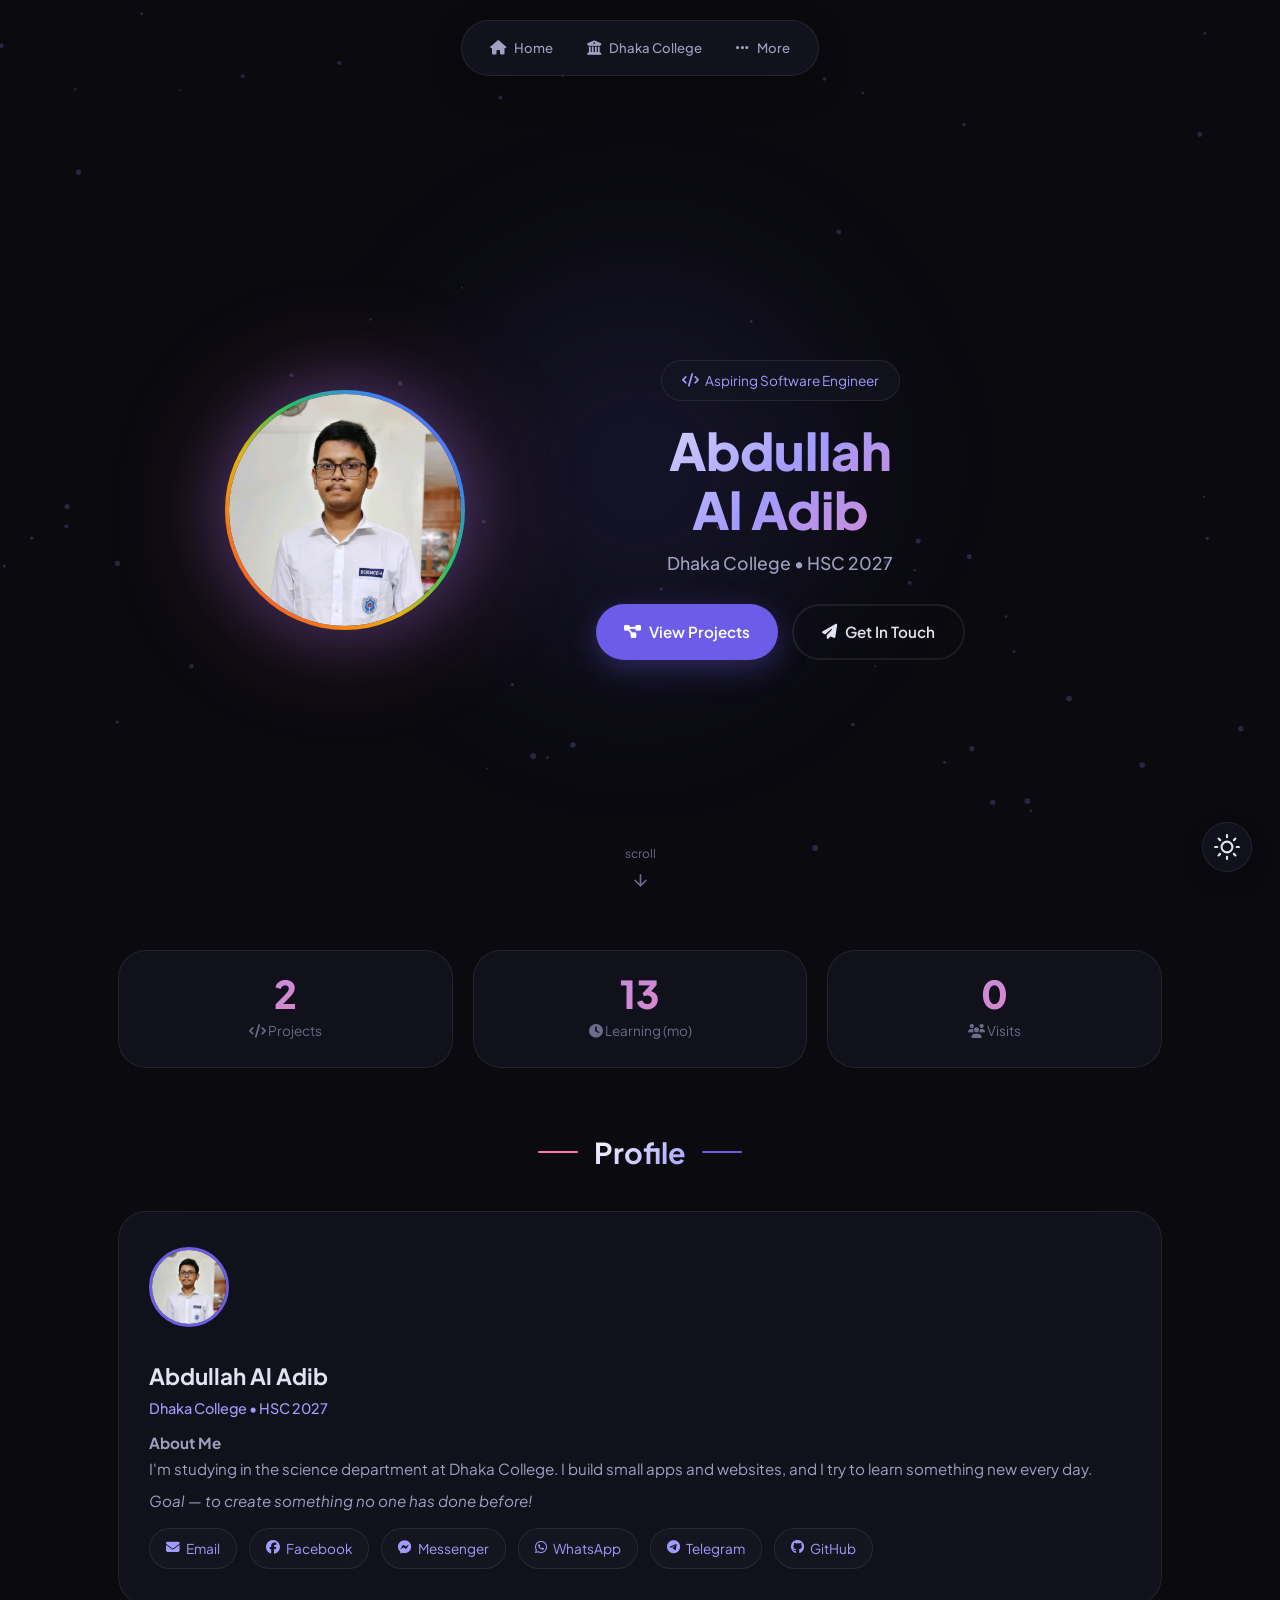
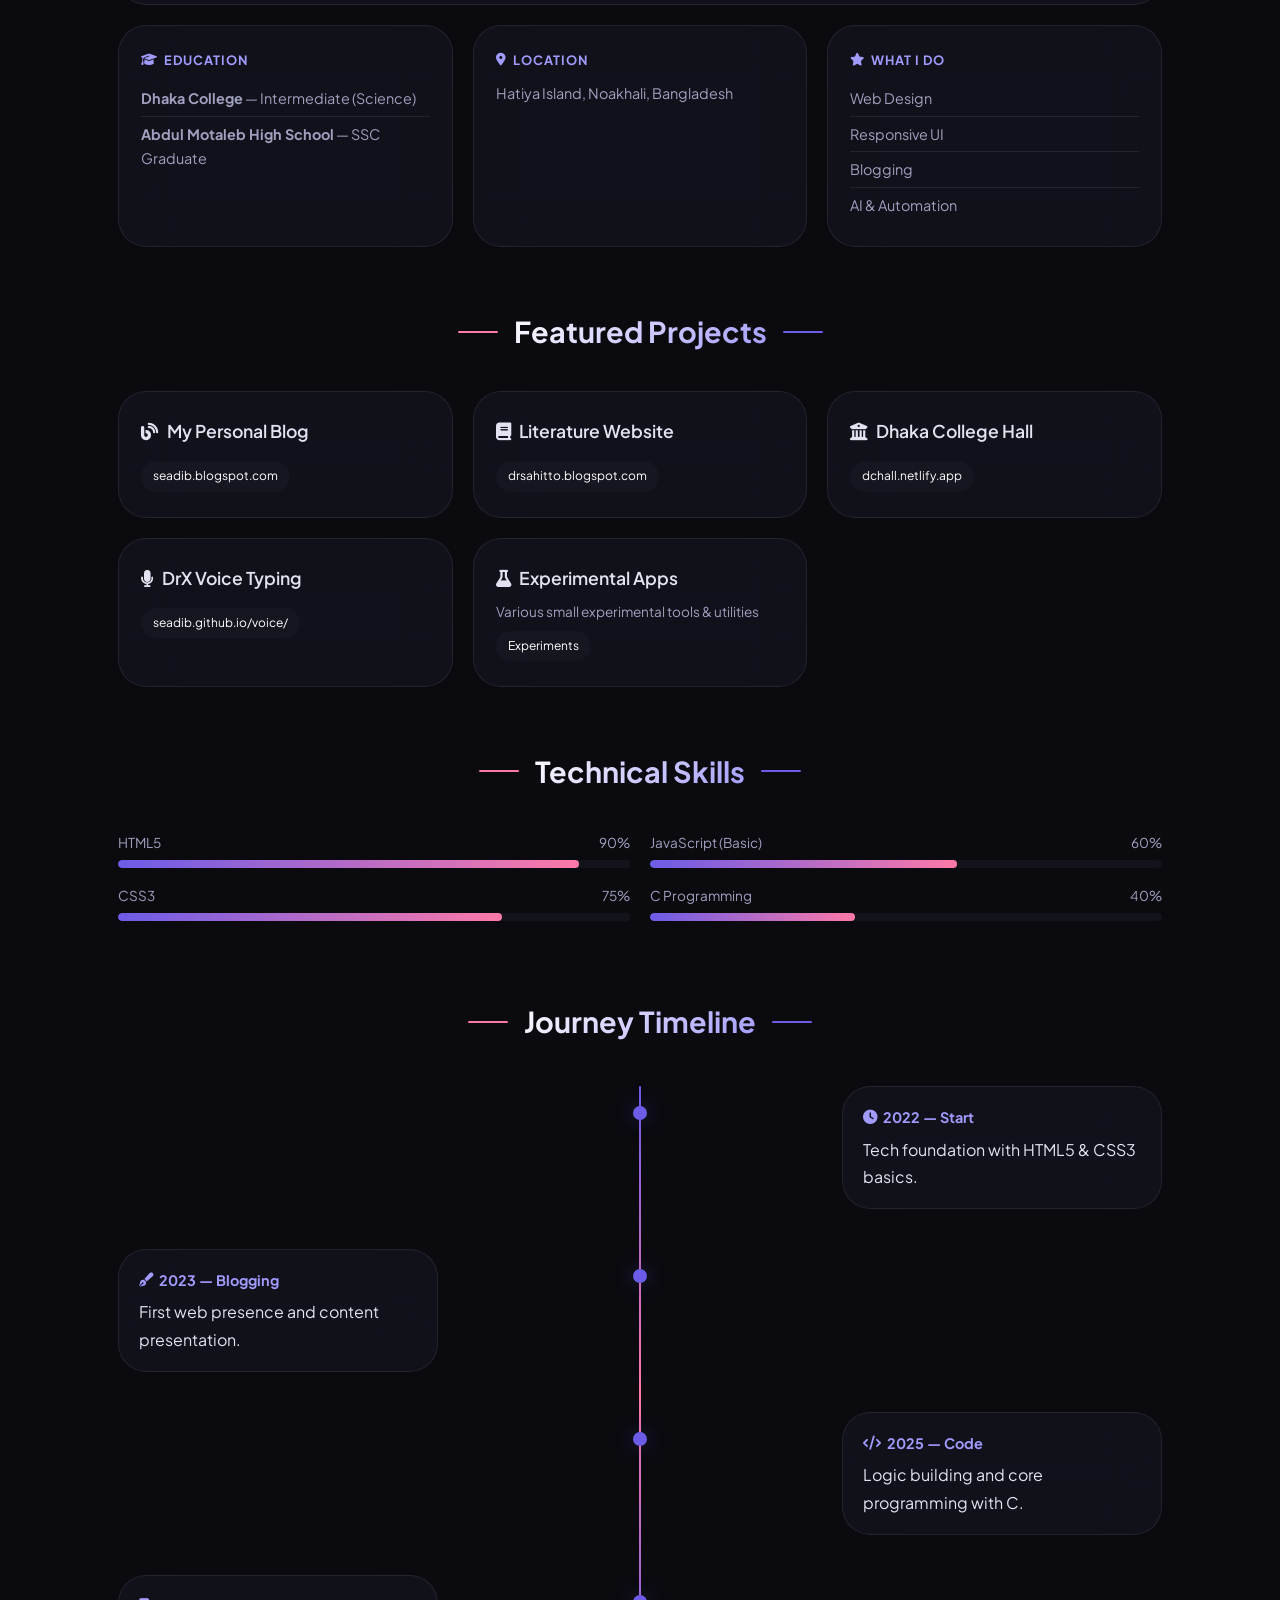
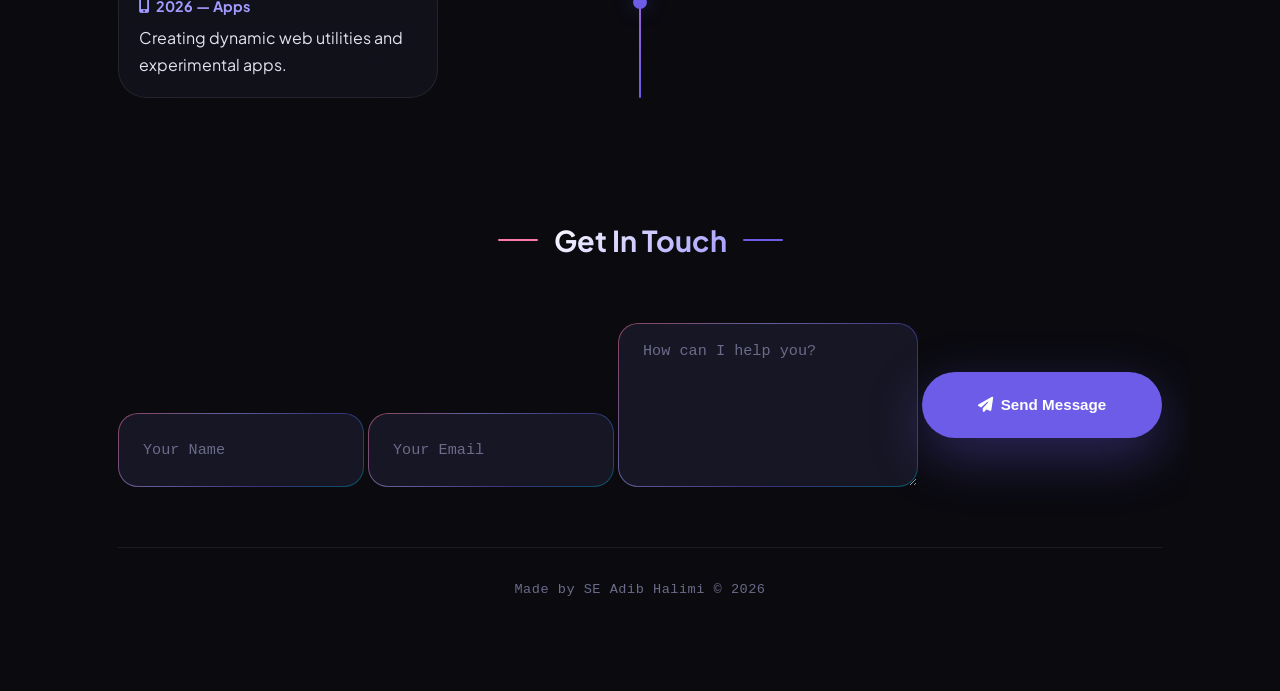
==== commit 8df41194: "Add files via upload" ====
--- a/index.html
+++ b/index.html
@@ -13,23 +13,18 @@
         gtag('config', 'G-9YM84ZSWMF');
     </script>
 
-    <!-- Bing Verification -->
     <meta name="msvalidate.01" content="F3ADCCD43A5041C5EEE1798E6DBE9F49" />
-    
-    <!-- SEO Meta -->
-    <meta name="description" content="SE Adib • HSC-27— Free study tools, class notes, and HSC resources for Dhaka College science students. Developed by seadib, seadix, adib halimi, adib dhaka college, and dr sahitto." />
-    <meta name="keywords" content="SE Adib, Abdullah Al Adib, HSC 2027, Dhaka College, web developer, portfolio" />
+    <meta name="description" content="SE Adib • HSC-27— Free study tools, class notes, and HSC resources for Dhaka College students." />
+    <meta name="keywords" content="SE Adib, Abdullah Al Adib, HSC 2027, Dhaka College" />
     <meta name="robots" content="index, follow" />
     <meta name="author" content="SE Adib Halimi" />
     
     <title>Abdullah Al Adib — Portfolio</title>
 
-    <!-- Favicon -->
     <link rel="icon" type="image/png" sizes="48x48" href="favicon-48x48.png?v=1">
     <link rel="icon" type="image/png" sizes="32x32" href="favicon-32x32.png?v=1">
     <link rel="shortcut icon" type="image/x-icon" href="favicon.ico?v=1">
 
-    <!-- Open Graph -->
     <meta property="og:title" content="Abdullah Al Adib — Portfolio" />
     <meta property="og:description" content="SE Adib • HSC-27— Free study tools for Dhaka College students." />
     <meta property="og:type" content="website" />
@@ -43,8 +38,7 @@
     <meta name="twitter:description" content="SE Adib • HSC-27— Free study tools for Dhaka College students." />
     <meta name="twitter:image" content="https://adi.pro.bd/adib.jpg" />
 
-    <!-- Google Fonts + Font Awesome -->
-    <link href="https://fonts.googleapis.com/css2?family=Plus+Jakarta+Sans:wght@300;400;500;600;700;800&family=Noto+Sans+Bengali:wght@300;400;500;600;700&family=JetBrains+Mono:wght@400;500;600&display=swap" rel="stylesheet" />
+    <link href="https://fonts.googleapis.com/css2?family=Plus+Jakarta+Sans:wght@300;400;500;600;700;800&display=swap" rel="stylesheet" />
     <link rel="stylesheet" href="https://cdnjs.cloudflare.com/ajax/libs/font-awesome/6.5.0/css/all.min.css" />
     
     <!-- Main CSS -->
@@ -52,16 +46,10 @@
 </head>
 <body>
 
-    <!-- Scroll Progress Bar -->
     <div id="scrollProgress"></div>
-    
-    <!-- Particle Canvas Background -->
     <canvas id="particleCanvas"></canvas>
-    
-    <!-- Cursor Glow Effect -->
     <div class="cursor-glow" id="cursorGlow"></div>
     
-    <!-- Theme Toggle Button -->
     <button class="theme-toggle" id="themeToggle" aria-label="Switch theme">
         <svg viewBox="0 0 24 24" id="themeIcon">
             <circle cx="12" cy="12" r="5" />
@@ -76,12 +64,10 @@
         </svg>
     </button>
 
-    <!-- ===== Navigation Menu (3 Main Menus) ===== -->
+    <!-- ===== NAVIGATION (এখন overflow visible) ===== -->
     <nav class="floating-nav" id="floatingNav">
-        <!-- 1. Home -->
         <a href="/" class="active"><i class="fas fa-home"></i> Home</a>
         
-        <!-- 2. Dhaka College (Mega Menu) -->
         <div class="nav-item mega-menu">
             <a href="javascript:void(0)" class="mega-trigger"><i class="fas fa-university"></i> Dhaka College</a>
             <div class="mega-menu-content">
@@ -91,25 +77,25 @@
                         <h4>ARCHIVES OVERVIEW</h4>
                         <p class="mega-card-desc"><strong>SYSTEM RESTORED · DATA INTEGRITY</strong></p>
                         <p class="mega-card-desc">Full re-archiving complete. Trust model with 100% accuracy.</p>
-                        <a href="dc-archive.html" class="mega-card-link">Explore Archives →</a>
+                        <a href="#" class="mega-card-link">Explore Archives →</a>
                     </div>
                     <div class="mega-card">
                         <div class="mega-card-icon"><i class="fas fa-trophy"></i></div>
                         <h4>Leaderboard</h4>
                         <p class="mega-card-desc">Top academic performers</p>
-                        <a href="dc-leaderboard.html" class="mega-card-link">View Rankings →</a>
+                        <a href="#" class="mega-card-link">View Rankings →</a>
                     </div>
                     <div class="mega-card">
                         <div class="mega-card-icon"><i class="fas fa-search"></i></div>
                         <h4>Find Student</h4>
                         <p class="mega-card-desc">Quick individual search</p>
-                        <a href="dc-search.html" class="mega-card-link">Search Now →</a>
+                        <a href="#" class="mega-card-link">Search Now →</a>
                     </div>
                     <div class="mega-card">
                         <div class="mega-card-icon"><i class="fas fa-database"></i></div>
                         <h4>Live Database Insight</h4>
                         <p class="mega-card-desc">4,200+ active student records across 12 faculties.</p>
-                        <a href="dc-stats.html" class="mega-card-link"><i class="fas fa-chart-line"></i> View Stats</a>
+                        <a href="#" class="mega-card-link"><i class="fas fa-chart-line"></i> View Stats</a>
                         <span class="mega-badge">LATEST RESULTS LIVE</span>
                     </div>
                 </div>
@@ -121,11 +107,10 @@
             </div>
         </div>
         
-        <!-- 3. More (Dropdown) -->
         <div class="nav-item dropdown">
             <a href="javascript:void(0)" class="dropdown-trigger"><i class="fas fa-ellipsis-h"></i> More</a>
             <ul class="dropdown-menu">
-                <li><a href="blog.html"><i class="fas fa-blog"></i> Blogs</a></li>
+                <li><a href="#"><i class="fas fa-blog"></i> Blogs</a></li>
                 <li><a href="#profile"><i class="fas fa-user"></i> Profile</a></li>
                 <li><a href="#projects"><i class="fas fa-folder-open"></i> Projects</a></li>
                 <li><a href="#skills"><i class="fas fa-cogs"></i> Skills</a></li>
@@ -136,13 +121,12 @@
     </nav>
 
     <div class="main-wrapper">
-
-        <!-- ===== HERO SECTION ===== -->
+        <!-- HERO -->
         <section class="hero" id="hero">
             <div class="liquid-blob"></div>
             <div class="hero-left">
                 <div class="hero-avatar-wrap">
-                    <img src="adib.jpg" alt="SE Adib, Abdullah Al Adib" class="hero-avatar" loading="eager" />
+                    <img src="adib.jpg" alt="SE Adib" class="hero-avatar" loading="eager" />
                 </div>
             </div>
             <div class="hero-right">
@@ -160,14 +144,14 @@
             </div>
         </section>
 
-        <!-- ===== STATS ===== -->
+        <!-- STATS -->
         <div class="stats-row stagger-grid">
             <div class="stat-card stagger-item"><div class="stat-number" data-target="5">0</div><div class="stat-label"><i class="fas fa-code"></i> Projects</div></div>
             <div class="stat-card stagger-item"><div class="stat-number" data-target="32">0</div><div class="stat-label"><i class="fas fa-clock"></i> Learning (mo)</div></div>
             <div class="stat-card stagger-item"><div class="stat-number visitor-count" data-target="">0</div><div class="stat-label"><i class="fas fa-users"></i> Visits</div></div>
         </div>
 
-        <!-- ===== PROFILE ===== -->
+        <!-- PROFILE -->
         <section id="profile">
             <div class="section-title"><span>Profile</span></div>
             <div class="profile-card stagger-grid glass">
@@ -207,7 +191,7 @@
             </div>
         </section>
 
-        <!-- ===== PROJECTS ===== -->
+        <!-- PROJECTS -->
         <section id="projects">
             <div class="section-title"><span>Featured Projects</span></div>
             <div class="grid-2 stagger-grid">
@@ -235,7 +219,7 @@
             </div>
         </section>
 
-        <!-- ===== SKILLS ===== -->
+        <!-- SKILLS -->
         <section id="skills">
             <div class="section-title"><span>Technical Skills</span></div>
             <div class="grid-2 stagger-grid">
@@ -250,7 +234,7 @@
             </div>
         </section>
 
-        <!-- ===== JOURNEY TIMELINE ===== -->
+        <!-- JOURNEY -->
         <section id="journey">
             <div class="section-title"><span>Journey Timeline</span></div>
             <div class="timeline-wrapper">
@@ -262,7 +246,7 @@
             </div>
         </section>
 
-        <!-- ===== CONTACT ===== -->
+        <!-- CONTACT -->
         <section id="contact">
             <div class="section-title"><span>Get In Touch</span></div>
             <form class="contact-form stagger-grid" id="contactForm">
@@ -275,13 +259,12 @@
             <div id="formResult" style="text-align:center;margin-top:12px;font-weight:bold;"></div>
         </section>
 
-        <!-- ===== FOOTER ===== -->
         <div class="footer">
             <p>Made by SE Adib Halimi © 2026</p>
         </div>
     </div>
 
-    <!-- ===== MODALS ===== -->
+    <!-- MODALS -->
     <div class="modal-overlay" id="projectModal">
         <div class="modal-box glass">
             <p id="modalMessage">Do you want to visit this website?</p>
@@ -301,10 +284,9 @@
         </div>
     </div>
 
-    <!-- ===== JAVASCRIPT ===== -->
     <script>
         (function() {
-            // ==================== THEME TOGGLE ====================
+            // Theme toggle
             const themeToggle = document.getElementById('themeToggle');
             const themeIcon = document.getElementById('themeIcon');
             const html = document.documentElement;
@@ -323,7 +305,7 @@
                 setTheme(html.getAttribute('data-theme') === 'dark' ? 'light' : 'dark');
             });
 
-            // ==================== VISITOR COUNT ====================
+            // Visitor count
             function updateVisitorCount() {
                 let visits = localStorage.getItem('visitorCount');
                 visits = visits ? parseInt(visits) + 1 : 1;
@@ -333,18 +315,16 @@
             }
             updateVisitorCount();
 
-            // ==================== PARTICLES ====================
+            // Particles (Simplified for performance)
             const canvas = document.getElementById('particleCanvas');
             const ctx = canvas.getContext('2d');
             let w, h, particles = [];
-
             function resize() {
                 w = canvas.width = window.innerWidth;
                 h = canvas.height = window.innerHeight;
             }
             resize();
             window.addEventListener('resize', resize);
-
             for (let i = 0; i < 60; i++) {
                 particles.push({
                     x: Math.random() * w,
@@ -354,7 +334,6 @@
                     dy: (Math.random() - 0.5) * 0.5
                 });
             }
-
             function drawParticles() {
                 ctx.clearRect(0, 0, w, h);
                 particles.forEach(p => {
@@ -373,7 +352,7 @@
             }
             drawParticles();
 
-            // ==================== CURSOR GLOW ====================
+            // Cursor glow
             const cursorGlow = document.getElementById('cursorGlow');
             document.addEventListener('mousemove', e => {
                 cursorGlow.style.left = e.clientX + 'px';
@@ -382,7 +361,7 @@
             document.addEventListener('mouseleave', () => cursorGlow.style.opacity = '0');
             document.addEventListener('mouseenter', () => cursorGlow.style.opacity = '1');
 
-            // ==================== SCROLL PROGRESS ====================
+            // Scroll progress
             const scrollProgress = document.getElementById('scrollProgress');
             window.addEventListener('scroll', () => {
                 const st = document.documentElement.scrollTop;
@@ -390,7 +369,7 @@
                 scrollProgress.style.width = (st / sh) * 100 + '%';
             });
 
-            // ==================== NAV ACTIVE ====================
+            // Nav active
             const floatingNav = document.getElementById('floatingNav');
             const navLinks = floatingNav.querySelectorAll('a');
             window.addEventListener('scroll', () => {
@@ -405,7 +384,7 @@
                 });
             });
 
-            // ==================== MOBILE MENU TOGGLE ====================
+            // ===== MOBILE TOGGLE (Click) =====
             const megaTrigger = document.querySelector('.mega-trigger');
             const megaContent = document.querySelector('.mega-menu-content');
             const dropdownTrigger = document.querySelector('.dropdown-trigger');
@@ -442,7 +421,7 @@
                 }
             });
 
-            // ==================== STAGGER ANIMATIONS ====================
+            // Stagger animations
             const staggerObserver = new IntersectionObserver((entries) => {
                 entries.forEach(entry => {
                     if (entry.isIntersecting) {
@@ -486,7 +465,6 @@
                 });
             }, 500);
 
-            // ==================== TIMELINE OBSERVER ====================
             const timelineObserver = new IntersectionObserver((entries) => {
                 entries.forEach(entry => {
                     if (entry.isIntersecting) entry.target.classList.add('visible');
@@ -506,7 +484,7 @@
                 }, 16);
             }
 
-            // ==================== CONTACT FORM ====================
+            // Contact form
             const form = document.getElementById('contactForm');
             const resultDiv = document.getElementById('formResult');
             form.addEventListener('submit', function(e) {
@@ -538,13 +516,12 @@
                     });
             });
 
-            // ==================== PROJECT MODAL ====================
+            // Project modal
             const projectModal = document.getElementById('projectModal');
             const modalMsg = document.getElementById('modalMessage');
             const modalVisit = document.getElementById('modalVisit');
             const modalCancel = document.getElementById('modalCancel');
             let pendingUrl = '';
-
             document.querySelectorAll('.project-card[data-url]').forEach(card => {
                 card.addEventListener('click', function(e) {
                     e.stopPropagation();
@@ -569,12 +546,11 @@
                 }
             });
 
-            // ==================== LOCATION MODAL ====================
+            // Location modal
             const locModal = document.getElementById('locationModal');
             const locVisit = document.getElementById('locationModalVisit');
             const locCancel = document.getElementById('locationModalCancel');
             let mapUrl = '';
-
             document.querySelector('.info-card.location-card').addEventListener('click', () => {
                 mapUrl = 'https://www.google.com/maps/search/?api=1&query=Hatiya+Island+Noakhali';
                 locModal.classList.add('active');
@@ -595,7 +571,6 @@
                 }
             });
 
-            // ==================== INITIAL ANIMATIONS ====================
             setTimeout(() => {
                 document.querySelectorAll('.stagger-grid').forEach(grid => {
                     if (grid.getBoundingClientRect().top < window.innerHeight) {
@@ -610,7 +585,6 @@
                     }
                 });
             }, 300);
-
         })();
     </script>
 </body>
--- a/style.css
+++ b/style.css
@@ -72,150 +72,29 @@
 }
 
 /* ===== GLOBAL RESET ===== */
-* {
-    margin: 0;
-    padding: 0;
-    box-sizing: border-box;
-}
-html {
-    scroll-behavior: smooth;
-    scrollbar-width: thin;
-    scrollbar-color: var(--accent) transparent;
-    overflow-x: hidden;
-}
-::-webkit-scrollbar {
-    width: 6px;
-}
-::-webkit-scrollbar-track {
-    background: transparent;
-}
-::-webkit-scrollbar-thumb {
-    background: var(--accent);
-    border-radius: 10px;
-}
-body {
-    font-family: 'Plus Jakarta Sans', sans-serif;
-    background: var(--bg);
-    color: var(--text);
-    line-height: 1.7;
-    overflow-x: hidden;
-    transition: background 0.3s, color 0.3s;
-}
+* { margin: 0; padding: 0; box-sizing: border-box; }
+html { scroll-behavior: smooth; scrollbar-width: thin; scrollbar-color: var(--accent) transparent; overflow-x: hidden; }
+::-webkit-scrollbar { width: 6px; }
+::-webkit-scrollbar-track { background: transparent; }
+::-webkit-scrollbar-thumb { background: var(--accent); border-radius: 10px; }
+body { font-family: 'Plus Jakarta Sans', sans-serif; background: var(--bg); color: var(--text); line-height: 1.7; overflow-x: hidden; transition: background 0.3s, color 0.3s; }
 
 /* ===== SCROLL PROGRESS ===== */
-#scrollProgress {
-    position: fixed;
-    top: 0;
-    left: 0;
-    height: 3px;
-    background: linear-gradient(90deg, var(--accent), var(--accent3));
-    z-index: 200;
-    width: 0%;
-    border-radius: 0 3px 3px 0;
-    transition: width 0.1s linear;
-}
-
-/* ===== PARTICLE CANVAS ===== */
-#particleCanvas {
-    position: fixed;
-    top: 0;
-    left: 0;
-    width: 100%;
-    height: 100%;
-    pointer-events: none;
-    z-index: 0;
-    opacity: 0.5;
-}
-
-/* ===== CURSOR GLOW ===== */
-.cursor-glow {
-    position: fixed;
-    width: 500px;
-    height: 500px;
-    border-radius: 50%;
-    background: radial-gradient(circle, var(--glow) 0%, transparent 70%);
-    pointer-events: none;
-    z-index: 1;
-    transform: translate(-50%, -50%);
-    transition: opacity 0.3s;
-    opacity: 0;
-}
-body:hover .cursor-glow {
-    opacity: 1;
-}
-
-/* ===== MAIN WRAPPER ===== */
-.main-wrapper {
-    position: relative;
-    z-index: 2;
-    max-width: 1100px;
-    margin: 0 auto;
-    padding: 20px 28px 60px;
-    overflow-x: hidden;
-}
-
-/* ===== GLASSMORPHISM ===== */
-.glass,
-.stat-card,
-.profile-card,
-.info-card,
-.project-card,
-.timeline-content,
-.modal-box {
-    backdrop-filter: blur(var(--blur-amount));
-    -webkit-backdrop-filter: blur(var(--blur-amount));
-    border-radius: var(--radius);
-    border: 1px solid var(--border);
-    transition: var(--transition);
-}
+#scrollProgress { position: fixed; top: 0; left: 0; height: 3px; background: linear-gradient(90deg, var(--accent), var(--accent3)); z-index: 200; width: 0%; border-radius: 0 3px 3px 0; transition: width 0.1s linear; }
+#particleCanvas { position: fixed; top: 0; left: 0; width: 100%; height: 100%; pointer-events: none; z-index: 0; opacity: 0.5; }
+.cursor-glow { position: fixed; width: 500px; height: 500px; border-radius: 50%; background: radial-gradient(circle, var(--glow) 0%, transparent 70%); pointer-events: none; z-index: 1; transform: translate(-50%, -50%); transition: opacity 0.3s; opacity: 0; }
+body:hover .cursor-glow { opacity: 1; }
+.main-wrapper { position: relative; z-index: 2; max-width: 1100px; margin: 0 auto; padding: 20px 28px 60px; overflow-x: hidden; }
+.glass, .stat-card, .profile-card, .info-card, .project-card, .timeline-content, .modal-box { backdrop-filter: blur(var(--blur-amount)); -webkit-backdrop-filter: blur(var(--blur-amount)); border-radius: var(--radius); border: 1px solid var(--border); transition: var(--transition); }
 
 /* ===== THEME TOGGLE ===== */
-.theme-toggle {
-    position: fixed;
-    bottom: 28px;
-    right: 28px;
-    z-index: 250;
-    background: var(--card);
-    border-radius: 50%;
-    width: 50px;
-    height: 50px;
-    display: flex;
-    align-items: center;
-    justify-content: center;
-    cursor: pointer;
-    font-size: 0;
-    box-shadow: 0 8px 24px rgba(0, 0, 0, 0.2);
-    color: var(--text);
-    border: 1px solid var(--border);
-    transition: var(--transition);
-    backdrop-filter: none !important;
-    -webkit-backdrop-filter: none !important;
-    -webkit-appearance: none !important;
-    appearance: none !important;
-    -webkit-tap-highlight-color: transparent;
-    transform: translateZ(0);
-    backface-visibility: hidden;
-    contain: paint;
-    overflow: hidden;
-    padding: 0;
-    line-height: 1;
-}
-.theme-toggle svg {
-    width: 26px;
-    height: 26px;
-    fill: none;
-    stroke: currentColor;
-    stroke-width: 2;
-    stroke-linecap: round;
-    stroke-linejoin: round;
-}
-.theme-toggle:hover {
-    border-color: var(--accent);
-    box-shadow: 0 8px 30px var(--glow);
-    transform: translateZ(0) scale(1.08);
-}
-
-/* ===== NAVIGATION ===== */
+.theme-toggle { position: fixed; bottom: 28px; right: 28px; z-index: 250; background: var(--card); border-radius: 50%; width: 50px; height: 50px; display: flex; align-items: center; justify-content: center; cursor: pointer; font-size: 0; box-shadow: 0 8px 24px rgba(0,0,0,0.2); color: var(--text); border: 1px solid var(--border); transition: var(--transition); backdrop-filter: none !important; -webkit-backdrop-filter: none !important; -webkit-appearance: none !important; appearance: none !important; -webkit-tap-highlight-color: transparent; transform: translateZ(0); backface-visibility: hidden; contain: paint; overflow: hidden; padding: 0; line-height: 1; }
+.theme-toggle svg { width: 26px; height: 26px; fill: none; stroke: currentColor; stroke-width: 2; stroke-linecap: round; stroke-linejoin: round; }
+.theme-toggle:hover { border-color: var(--accent); box-shadow: 0 8px 30px var(--glow); transform: translateZ(0) scale(1.08); }
+
+/* =============================================
+   ===== NAVIGATION (সম্পূর্ণ সমাধান) =====
+   ============================================= */
 .floating-nav {
     position: fixed;
     top: 20px;
@@ -231,29 +110,36 @@
     align-items: center;
     backdrop-filter: blur(28px);
     -webkit-backdrop-filter: blur(28px);
-    box-shadow: 0 12px 40px rgba(0, 0, 0, 0.2);
+    box-shadow: 0 12px 40px rgba(0,0,0,0.2);
     transition: all 0.4s;
     flex-wrap: nowrap;
     max-width: 92vw;
-    overflow-x: auto;
-    scrollbar-width: none;
-}
-.floating-nav::-webkit-scrollbar {
-    display: none;
-}
-.floating-nav.scrolled {
-    border-color: var(--accent);
-    box-shadow: 0 12px 50px var(--glow);
-}
-.floating-nav i {
-    margin-right: 6px;
-    font-size: 0.9rem;
-}
+    overflow: visible; /* ← কী ফিক্স ১: overflow visible */
+}
+.floating-nav::-webkit-scrollbar { display: none; }
+.floating-nav.scrolled { border-color: var(--accent); box-shadow: 0 12px 50px var(--glow); }
+.floating-nav i { margin-right: 6px; font-size: 0.9rem; }
+
+/* প্রতিটি nav-item-এর পজিশন relative (ড্রপডাউনের জন্য) */
 .floating-nav .nav-item {
     position: relative;
 }
-.floating-nav .nav-item > a,
-.floating-nav > a {
+
+/* ===== অদৃশ্য ব্রিজ (Invisible Bridge) ===== */
+.floating-nav .nav-item::after {
+    content: '';
+    position: absolute;
+    top: 100%;
+    left: 0;
+    width: 100%;
+    height: 15px;
+    background: transparent;
+    pointer-events: auto;
+    z-index: 5;
+}
+
+/* মেনু লিংক স্টাইল */
+.floating-nav .nav-item > a, .floating-nav > a {
     text-decoration: none;
     color: var(--text2);
     font-size: 0.82rem;
@@ -265,10 +151,8 @@
     display: inline-block;
     cursor: pointer;
 }
-.floating-nav .nav-item > a:hover,
-.floating-nav > a:hover,
-.floating-nav .nav-item > a.active,
-.floating-nav > a.active {
+.floating-nav .nav-item > a:hover, .floating-nav > a:hover,
+.floating-nav .nav-item > a.active, .floating-nav > a.active {
     background: var(--accent);
     color: #fff;
     box-shadow: 0 6px 24px var(--glow);
@@ -277,9 +161,9 @@
 /* ===== MEGA MENU (Dhaka College) ===== */
 .floating-nav .mega-menu-content {
     position: absolute;
-    top: 100%;
+    top: calc(100% + 6px);
     left: 50%;
-    transform: translateX(-50%) translateY(-10px);
+    transform: translateX(-50%) scale(0.95);
     width: 820px;
     max-width: 92vw;
     background: var(--card);
@@ -288,25 +172,22 @@
     border: 1px solid var(--border);
     border-radius: var(--radius);
     padding: 28px;
-    margin-top: 12px;
     opacity: 0;
     visibility: hidden;
-    transition: all 0.3s ease;
-    box-shadow: 0 20px 50px rgba(0, 0, 0, 0.5);
+    transition: all 0.25s ease;
+    box-shadow: 0 20px 50px rgba(0,0,0,0.6);
     z-index: 999;
+    pointer-events: none;
 }
 .floating-nav .mega-menu:hover .mega-menu-content,
-.floating-nav .mega-menu-content:hover,
 .floating-nav .mega-menu-content.active {
     opacity: 1;
     visibility: visible;
-    transform: translateX(-50%) translateY(0);
-}
-.floating-nav .mega-grid {
-    display: grid;
-    grid-template-columns: repeat(4, 1fr);
-    gap: 20px;
-}
+    transform: translateX(-50%) scale(1);
+    pointer-events: auto;
+}
+
+.floating-nav .mega-grid { display: grid; grid-template-columns: repeat(4, 1fr); gap: 20px; }
 .floating-nav .mega-card {
     background: var(--surface2);
     border-radius: var(--radius-sm);
@@ -316,86 +197,22 @@
     display: flex;
     flex-direction: column;
 }
-.floating-nav .mega-card:hover {
-    border-color: var(--accent);
-    box-shadow: 0 8px 25px var(--glow);
-    transform: translateY(-4px);
-}
-.floating-nav .mega-card-icon {
-    font-size: 2rem;
-    color: var(--accent2);
-    margin-bottom: 8px;
-}
-.floating-nav .mega-card h4 {
-    font-size: 0.95rem;
-    font-weight: 700;
-    color: var(--text);
-    margin-bottom: 6px;
-    letter-spacing: 0.3px;
-}
-.floating-nav .mega-card-desc {
-    font-size: 0.8rem;
-    color: var(--text2);
-    line-height: 1.5;
-    margin-bottom: 10px;
-    flex: 1;
-}
-.floating-nav .mega-card-desc strong {
-    color: var(--accent2);
-}
-.floating-nav .mega-card-link {
-    display: inline-block;
-    font-size: 0.8rem;
-    font-weight: 600;
-    color: var(--accent2);
-    text-decoration: none;
-    padding: 4px 0;
-    border-bottom: 2px solid transparent;
-    transition: var(--transition);
-    margin-top: 4px;
-}
-.floating-nav .mega-card-link:hover {
-    border-bottom-color: var(--accent2);
-    color: var(--accent3);
-}
-.floating-nav .mega-badge {
-    display: inline-block;
-    background: var(--accent);
-    color: #fff;
-    font-size: 0.6rem;
-    font-weight: 700;
-    padding: 2px 10px;
-    border-radius: 20px;
-    margin-top: 8px;
-    text-transform: uppercase;
-    letter-spacing: 0.5px;
-    align-self: flex-start;
-}
-.floating-nav .mega-footer {
-    margin-top: 20px;
-    padding-top: 16px;
-    border-top: 1px solid var(--border);
-    display: flex;
-    justify-content: center;
-    gap: 24px;
-    flex-wrap: wrap;
-    font-size: 0.75rem;
-    color: var(--text3);
-    font-weight: 500;
-}
-.floating-nav .mega-footer span {
-    display: inline-flex;
-    align-items: center;
-    gap: 6px;
-}
-.floating-nav .mega-footer i {
-    color: var(--accent2);
-}
+.floating-nav .mega-card:hover { border-color: var(--accent); box-shadow: 0 8px 25px var(--glow); transform: translateY(-4px); }
+.floating-nav .mega-card-icon { font-size: 2rem; color: var(--accent2); margin-bottom: 8px; }
+.floating-nav .mega-card h4 { font-size: 0.95rem; font-weight: 700; color: var(--text); margin-bottom: 6px; letter-spacing: 0.3px; }
+.floating-nav .mega-card-desc { font-size: 0.8rem; color: var(--text2); line-height: 1.5; margin-bottom: 10px; flex: 1; }
+.floating-nav .mega-card-desc strong { color: var(--accent2); }
+.floating-nav .mega-card-link { display: inline-block; font-size: 0.8rem; font-weight: 600; color: var(--accent2); text-decoration: none; padding: 4px 0; border-bottom: 2px solid transparent; transition: var(--transition); margin-top: 4px; }
+.floating-nav .mega-card-link:hover { border-bottom-color: var(--accent2); color: var(--accent3); }
+.floating-nav .mega-badge { display: inline-block; background: var(--accent); color: #fff; font-size: 0.6rem; font-weight: 700; padding: 2px 10px; border-radius: 20px; margin-top: 8px; text-transform: uppercase; letter-spacing: 0.5px; align-self: flex-start; }
+.floating-nav .mega-footer { margin-top: 20px; padding-top: 16px; border-top: 1px solid var(--border); display: flex; justify-content: center; gap: 24px; flex-wrap: wrap; font-size: 0.75rem; color: var(--text3); font-weight: 500; }
+.floating-nav .mega-footer span { display: inline-flex; align-items: center; gap: 6px; }
+.floating-nav .mega-footer i { color: var(--accent2); }
 
 /* ===== DROPDOWN (More) ===== */
 .floating-nav .dropdown-menu {
     position: absolute;
-    top: 100%;
+    top: calc(100% + 6px);
     left: 0;
     min-width: 200px;
     background: var(--card);
@@ -404,25 +221,23 @@
     border: 1px solid var(--border);
     border-radius: var(--radius-sm);
     padding: 12px 0;
-    margin-top: 8px;
     opacity: 0;
     visibility: hidden;
-    transform: translateY(-10px);
-    transition: all 0.3s ease;
-    box-shadow: 0 12px 40px rgba(0, 0, 0, 0.3);
+    transform: translateY(-10px) scale(0.95);
+    transition: all 0.25s ease;
+    box-shadow: 0 12px 40px rgba(0,0,0,0.3);
     z-index: 999;
     list-style: none;
+    pointer-events: none;
 }
 .floating-nav .dropdown:hover .dropdown-menu,
-.floating-nav .dropdown-menu:hover,
 .floating-nav .dropdown-menu.active {
     opacity: 1;
     visibility: visible;
-    transform: translateY(0);
-}
-.floating-nav .dropdown-menu li {
-    padding: 0;
-}
+    transform: translateY(0) scale(1);
+    pointer-events: auto;
+}
+.floating-nav .dropdown-menu li { padding: 0; }
 .floating-nav .dropdown-menu li a {
     display: block;
     padding: 8px 20px;
@@ -432,663 +247,129 @@
     transition: var(--transition);
     border-radius: 0;
 }
-.floating-nav .dropdown-menu li a i {
-    width: 20px;
-    text-align: center;
-    margin-right: 8px;
-}
-.floating-nav .dropdown-menu li a:hover {
-    background: var(--accent);
-    color: #fff;
-}
+.floating-nav .dropdown-menu li a i { width: 20px; text-align: center; margin-right: 8px; }
+.floating-nav .dropdown-menu li a:hover { background: var(--accent); color: #fff; }
 
 /* ===== HERO SECTION ===== */
-.hero {
-    display: flex;
-    align-items: center;
-    gap: 40px;
-    min-height: 100vh;
-    padding-top: 80px;
-    flex-wrap: wrap;
-    justify-content: center;
-    text-align: center;
-    position: relative;
-}
-.hero-avatar-wrap {
-    position: relative;
-    width: 240px;
-    height: 240px;
-    border-radius: 50%;
-    border: 4px solid transparent;
-    background-color: var(--bg);
-    background-origin: border-box;
-    background-clip: padding-box, border-box;
-    background-image: linear-gradient(var(--bg), var(--bg)), linear-gradient(45deg, #ef4444, #f97316, #eab308, #22c55e, #3b82f6, #8b5cf6);
-    box-shadow: 0 0 60px var(--glow), 0 0 120px var(--glow-pink);
-    cursor: pointer;
-    transition: transform 0.5s;
-    flex-shrink: 0;
-}
-.hero-avatar-wrap:hover {
-    transform: scale(1.06);
-}
-.hero-avatar {
-    width: 100%;
-    height: 100%;
-    border-radius: 50%;
-    object-fit: cover;
-    display: block;
-    animation: float 3s ease-in-out infinite;
-}
-@keyframes float {
-    0%, 100% { transform: translateY(0); }
-    50% { transform: translateY(-6px); }
-}
-.hero-right {
-    flex: 1 1 300px;
-    max-width: 550px;
-}
-.hero-badge {
-    display: inline-flex;
-    align-items: center;
-    gap: 6px;
-    background: var(--card);
-    border: 1px solid var(--border);
-    border-radius: 50px;
-    padding: 8px 20px;
-    font-size: 0.85rem;
-    color: var(--accent2);
-    margin-bottom: 20px;
-    backdrop-filter: blur(16px);
-}
-.hero h1 {
-    font-size: clamp(2rem, 5vw, 3.2rem);
-    font-weight: 800;
-    line-height: 1.15;
-    background: var(--hero-gradient);
-    -webkit-background-clip: text;
-    -webkit-text-fill-color: transparent;
-    background-clip: text;
-    margin-bottom: 10px;
-}
-.hero h2 {
-    font-size: 1.1rem;
-    font-weight: 500;
-    color: var(--text2);
-    margin-bottom: 25px;
-}
-.hero-cta {
-    display: flex;
-    gap: 14px;
-    flex-wrap: wrap;
-    justify-content: center;
-}
-.btn {
-    padding: 13px 28px;
-    border-radius: 50px;
-    font-weight: 600;
-    font-size: 0.95rem;
-    text-decoration: none;
-    transition: var(--transition);
-    cursor: pointer;
-    border: none;
-    display: inline-flex;
-    align-items: center;
-    gap: 8px;
-}
-.btn-primary {
-    background: var(--accent);
-    color: #fff;
-    box-shadow: 0 8px 30px var(--glow);
-    border-radius: 50px;
-}
-.btn-primary:hover {
-    background: var(--accent2);
-    box-shadow: 0 14px 40px var(--glow);
-    transform: translateY(-3px);
-}
-.btn-outline {
-    background: transparent;
-    color: var(--btn-outline-text);
-    border: 2px solid var(--border);
-    border-radius: 50px;
-}
-.btn-outline:hover {
-    border-color: var(--accent);
-    color: #fff;
-    background: var(--accent);
-    box-shadow: 0 8px 25px var(--glow);
-    transform: translateY(-3px);
-}
-.scroll-indicator {
-    position: absolute;
-    bottom: 30px;
-    left: 50%;
-    transform: translateX(-50%);
-    z-index: 5;
-    display: flex;
-    flex-direction: column;
-    align-items: center;
-    gap: 6px;
-    color: var(--text3);
-    font-size: 0.75rem;
-    animation: bounceDown 2s ease infinite;
-    cursor: pointer;
-}
-.scroll-indicator svg {
-    width: 20px;
-    height: 20px;
-    stroke: var(--text3);
-    stroke-width: 2;
-    fill: none;
-}
-@keyframes bounceDown {
-    0%, 100% { transform: translate(-50%, 0); }
-    50% { transform: translate(-50%, 12px); }
-}
-@keyframes bounceDownMobile {
-    0%, 100% { transform: translateY(0); }
-    50% { transform: translateY(8px); }
-}
+.hero { display: flex; align-items: center; gap: 40px; min-height: 100vh; padding-top: 80px; flex-wrap: wrap; justify-content: center; text-align: center; position: relative; }
+.hero-avatar-wrap { position: relative; width: 240px; height: 240px; border-radius: 50%; border: 4px solid transparent; background-color: var(--bg); background-origin: border-box; background-clip: padding-box, border-box; background-image: linear-gradient(var(--bg), var(--bg)), linear-gradient(45deg, #ef4444, #f97316, #eab308, #22c55e, #3b82f6, #8b5cf6); box-shadow: 0 0 60px var(--glow), 0 0 120px var(--glow-pink); cursor: pointer; transition: transform 0.5s; flex-shrink: 0; }
+.hero-avatar-wrap:hover { transform: scale(1.06); }
+.hero-avatar { width: 100%; height: 100%; border-radius: 50%; object-fit: cover; display: block; animation: float 3s ease-in-out infinite; }
+@keyframes float { 0%, 100% { transform: translateY(0); } 50% { transform: translateY(-6px); } }
+.hero-right { flex: 1 1 300px; max-width: 550px; }
+.hero-badge { display: inline-flex; align-items: center; gap: 6px; background: var(--card); border: 1px solid var(--border); border-radius: 50px; padding: 8px 20px; font-size: 0.85rem; color: var(--accent2); margin-bottom: 20px; backdrop-filter: blur(16px); }
+.hero h1 { font-size: clamp(2rem, 5vw, 3.2rem); font-weight: 800; line-height: 1.15; background: var(--hero-gradient); -webkit-background-clip: text; -webkit-text-fill-color: transparent; background-clip: text; margin-bottom: 10px; }
+.hero h2 { font-size: 1.1rem; font-weight: 500; color: var(--text2); margin-bottom: 25px; }
+.hero-cta { display: flex; gap: 14px; flex-wrap: wrap; justify-content: center; }
+.btn { padding: 13px 28px; border-radius: 50px; font-weight: 600; font-size: 0.95rem; text-decoration: none; transition: var(--transition); cursor: pointer; border: none; display: inline-flex; align-items: center; gap: 8px; }
+.btn-primary { background: var(--accent); color: #fff; box-shadow: 0 8px 30px var(--glow); border-radius: 50px; }
+.btn-primary:hover { background: var(--accent2); box-shadow: 0 14px 40px var(--glow); transform: translateY(-3px); }
+.btn-outline { background: transparent; color: var(--btn-outline-text); border: 2px solid var(--border); border-radius: 50px; }
+.btn-outline:hover { border-color: var(--accent); color: #fff; background: var(--accent); box-shadow: 0 8px 25px var(--glow); transform: translateY(-3px); }
+.scroll-indicator { position: absolute; bottom: 30px; left: 50%; transform: translateX(-50%); z-index: 5; display: flex; flex-direction: column; align-items: center; gap: 6px; color: var(--text3); font-size: 0.75rem; animation: bounceDown 2s ease infinite; cursor: pointer; }
+.scroll-indicator svg { width: 20px; height: 20px; stroke: var(--text3); stroke-width: 2; fill: none; }
+@keyframes bounceDown { 0%, 100% { transform: translate(-50%, 0); } 50% { transform: translate(-50%, 12px); } }
+@keyframes bounceDownMobile { 0%, 100% { transform: translateY(0); } 50% { transform: translateY(8px); } }
 
 /* ===== STATS ===== */
-.stats-row {
-    display: flex;
-    gap: 20px;
-    flex-wrap: wrap;
-    justify-content: center;
-    margin: 30px 0 50px;
-}
-.stat-card {
-    background: var(--card);
-    border: 1px solid var(--border);
-    border-radius: var(--radius);
-    padding: 24px 30px;
-    text-align: center;
-    min-width: 120px;
-    flex: 1 1 120px;
-    transition: var(--transition);
-    position: relative;
-    overflow: hidden;
-}
-.stat-card:hover {
-    border-color: var(--accent);
-    box-shadow: 0 10px 35px var(--glow);
-    transform: translateY(-5px);
-}
-.stat-card .stat-number {
-    font-size: 2.4rem;
-    font-weight: 800;
-    background: linear-gradient(135deg, var(--accent2), var(--accent3));
-    -webkit-background-clip: text;
-    -webkit-text-fill-color: transparent;
-    background-clip: text;
-    line-height: 1;
-}
-.stat-card .stat-label {
-    font-size: 0.85rem;
-    color: var(--stat-label-color);
-    margin-top: 6px;
-}
+.stats-row { display: flex; gap: 20px; flex-wrap: wrap; justify-content: center; margin: 30px 0 50px; }
+.stat-card { background: var(--card); border: 1px solid var(--border); border-radius: var(--radius); padding: 24px 30px; text-align: center; min-width: 120px; flex: 1 1 120px; transition: var(--transition); position: relative; overflow: hidden; }
+.stat-card:hover { border-color: var(--accent); box-shadow: 0 10px 35px var(--glow); transform: translateY(-5px); }
+.stat-card .stat-number { font-size: 2.4rem; font-weight: 800; background: linear-gradient(135deg, var(--accent2), var(--accent3)); -webkit-background-clip: text; -webkit-text-fill-color: transparent; background-clip: text; line-height: 1; }
+.stat-card .stat-label { font-size: 0.85rem; color: var(--stat-label-color); margin-top: 6px; }
 
 /* ===== SECTION TITLE ===== */
-.section-title {
-    font-size: 1.8rem;
-    font-weight: 700;
-    text-align: center;
-    margin: 60px 0 35px;
-    display: flex;
-    align-items: center;
-    justify-content: center;
-    gap: 16px;
-    flex-wrap: wrap;
-}
-.section-title span {
-    background: var(--section-title-gradient);
-    -webkit-background-clip: text;
-    -webkit-text-fill-color: transparent;
-    background-clip: text;
-}
-.section-title::after,
-.section-title::before {
-    content: '';
-    flex: 0 0 40px;
-    height: 2px;
-    border-radius: 2px;
-}
-.section-title::before {
-    background: var(--accent3);
-}
-.section-title::after {
-    background: var(--accent);
-}
+.section-title { font-size: 1.8rem; font-weight: 700; text-align: center; margin: 60px 0 35px; display: flex; align-items: center; justify-content: center; gap: 16px; flex-wrap: wrap; }
+.section-title span { background: var(--section-title-gradient); -webkit-background-clip: text; -webkit-text-fill-color: transparent; background-clip: text; }
+.section-title::after, .section-title::before { content: ''; flex: 0 0 40px; height: 2px; border-radius: 2px; }
+.section-title::before { background: var(--accent3); }
+.section-title::after { background: var(--accent); }
 
 /* ===== PROFILE ===== */
-.profile-card {
-    background: var(--card);
-    border: 1px solid var(--border);
-    border-radius: var(--radius);
-    padding: 35px 30px;
-    display: flex;
-    gap: 30px;
-    flex-wrap: wrap;
-    align-items: flex-start;
-    transition: var(--transition);
-}
-.profile-card:hover {
-    border-color: var(--accent);
-    box-shadow: 0 15px 45px rgba(0, 0, 0, 0.3);
-}
-.profile-card .pfp-sm {
-    width: 80px;
-    height: 80px;
-    border-radius: 50%;
-    object-fit: cover;
-    border: 3px solid var(--accent);
-    flex-shrink: 0;
-}
-.profile-info h3 {
-    font-size: 1.4rem;
-    font-weight: 700;
-}
-.profile-info .sub {
-    color: var(--accent2);
-    font-weight: 500;
-    font-size: 0.9rem;
-    margin-bottom: 10px;
-}
-.profile-info .bio {
-    color: var(--text2);
-    font-size: 0.95rem;
-}
-.contact-links {
-    display: flex;
-    gap: 12px;
-    flex-wrap: wrap;
-    margin-top: 14px;
-}
-.contact-links a {
-    display: inline-flex;
-    align-items: center;
-    gap: 6px;
-    font-size: 0.85rem;
-    color: var(--contact-link-color);
-    text-decoration: none;
-    padding: 8px 16px;
-    border-radius: 50px;
-    background: var(--surface2);
-    border: 1px solid var(--border);
-    transition: var(--transition);
-}
-.contact-links a:hover {
-    background: var(--accent);
-    color: #fff;
-    border-color: var(--accent);
-    box-shadow: 0 4px 15px var(--glow);
-}
+.profile-card { background: var(--card); border: 1px solid var(--border); border-radius: var(--radius); padding: 35px 30px; display: flex; gap: 30px; flex-wrap: wrap; align-items: flex-start; transition: var(--transition); }
+.profile-card:hover { border-color: var(--accent); box-shadow: 0 15px 45px rgba(0,0,0,0.3); }
+.profile-card .pfp-sm { width: 80px; height: 80px; border-radius: 50%; object-fit: cover; border: 3px solid var(--accent); flex-shrink: 0; }
+.profile-info h3 { font-size: 1.4rem; font-weight: 700; }
+.profile-info .sub { color: var(--accent2); font-weight: 500; font-size: 0.9rem; margin-bottom: 10px; }
+.profile-info .bio { color: var(--text2); font-size: 0.95rem; }
+.contact-links { display: flex; gap: 12px; flex-wrap: wrap; margin-top: 14px; }
+.contact-links a { display: inline-flex; align-items: center; gap: 6px; font-size: 0.85rem; color: var(--contact-link-color); text-decoration: none; padding: 8px 16px; border-radius: 50px; background: var(--surface2); border: 1px solid var(--border); transition: var(--transition); }
+.contact-links a:hover { background: var(--accent); color: #fff; border-color: var(--accent); box-shadow: 0 4px 15px var(--glow); }
 
 /* ===== GRID ===== */
-.grid-2 {
-    display: grid;
-    grid-template-columns: repeat(auto-fit, minmax(260px, 1fr));
-    gap: 20px;
-    margin: 20px 0;
-}
+.grid-2 { display: grid; grid-template-columns: repeat(auto-fit, minmax(260px, 1fr)); gap: 20px; margin: 20px 0; }
 
 /* ===== INFO CARDS ===== */
-.info-card {
-    background: var(--card);
-    border: 1px solid var(--border);
-    border-radius: var(--radius);
-    padding: 24px 22px;
-    transition: var(--transition);
-}
-.info-card:hover {
-    border-color: var(--accent);
-    box-shadow: 0 10px 30px rgba(0, 0, 0, 0.3);
-    transform: translateY(-3px);
-}
-.info-card.clickable-card {
-    cursor: pointer;
-}
-.info-card h4 {
-    font-size: 0.8rem;
-    text-transform: uppercase;
-    letter-spacing: 1px;
-    color: var(--accent2);
-    margin-bottom: 10px;
-    display: flex;
-    align-items: center;
-    gap: 6px;
-}
-.info-card p,
-.info-card li {
-    color: var(--text2);
-    font-size: 0.9rem;
-}
-.info-card ul {
-    list-style: none;
-    padding: 0;
-}
-.info-card ul li {
-    padding: 5px 0;
-    border-bottom: 1px solid var(--border);
-}
-.info-card ul li:last-child {
-    border-bottom: none;
-}
+.info-card { background: var(--card); border: 1px solid var(--border); border-radius: var(--radius); padding: 24px 22px; transition: var(--transition); }
+.info-card:hover { border-color: var(--accent); box-shadow: 0 10px 30px rgba(0,0,0,0.3); transform: translateY(-3px); }
+.info-card.clickable-card { cursor: pointer; }
+.info-card h4 { font-size: 0.8rem; text-transform: uppercase; letter-spacing: 1px; color: var(--accent2); margin-bottom: 10px; display: flex; align-items: center; gap: 6px; }
+.info-card p, .info-card li { color: var(--text2); font-size: 0.9rem; }
+.info-card ul { list-style: none; padding: 0; }
+.info-card ul li { padding: 5px 0; border-bottom: 1px solid var(--border); }
+.info-card ul li:last-child { border-bottom: none; }
 
 /* ===== SKILLS ===== */
-.skill-bar-wrap {
-    margin-bottom: 16px;
-}
-.skill-bar-wrap .skill-label {
-    display: flex;
-    justify-content: space-between;
-    font-size: 0.85rem;
-    color: var(--text2);
-    margin-bottom: 6px;
-}
-.skill-bar {
-    height: 8px;
-    background: var(--surface2);
-    border-radius: 10px;
-    overflow: hidden;
-}
-.skill-fill {
-    height: 100%;
-    border-radius: 10px;
-    background: linear-gradient(90deg, var(--accent), var(--accent3));
-    width: 0%;
-    transition: width 1.8s cubic-bezier(0.22, 0.61, 0.36, 1);
-}
+.skill-bar-wrap { margin-bottom: 16px; }
+.skill-bar-wrap .skill-label { display: flex; justify-content: space-between; font-size: 0.85rem; color: var(--text2); margin-bottom: 6px; }
+.skill-bar { height: 8px; background: var(--surface2); border-radius: 10px; overflow: hidden; }
+.skill-fill { height: 100%; border-radius: 10px; background: linear-gradient(90deg, var(--accent), var(--accent3)); width: 0%; transition: width 1.8s cubic-bezier(0.22, 0.61, 0.36, 1); }
 
 /* ===== TIMELINE ===== */
-.timeline-wrapper {
-    position: relative;
-    margin: 40px 0;
-}
-.timeline-line {
-    position: absolute;
-    left: 50%;
-    top: 0;
-    bottom: 0;
-    width: 2px;
-    background: linear-gradient(180deg, var(--accent), var(--accent3), var(--accent));
-    transform: translateX(-50%);
-    border-radius: 2px;
-    z-index: 0;
-}
-.timeline-item {
-    position: relative;
-    display: flex;
-    margin-bottom: 40px;
-    z-index: 1;
-    opacity: 0;
-    transform: translateY(30px);
-    transition: opacity 0.8s ease, transform 0.8s cubic-bezier(0.22, 0.61, 0.36, 1);
-}
-.timeline-item.visible {
-    opacity: 1;
-    transform: translateY(0);
-}
-.timeline-item:nth-child(odd) {
-    flex-direction: row;
-    justify-content: flex-start;
-    padding-right: calc(50% + 30px);
-}
-.timeline-item:nth-child(even) {
-    flex-direction: row-reverse;
-    justify-content: flex-start;
-    padding-left: calc(50% + 30px);
-}
-.timeline-content {
-    background: var(--card);
-    border: 1px solid var(--border);
-    border-radius: var(--radius);
-    padding: 18px 20px;
-    max-width: 320px;
-    width: 100%;
-    transition: var(--transition);
-}
-.timeline-content:hover {
-    border-color: var(--accent);
-    box-shadow: 0 10px 25px rgba(0, 0, 0, 0.3);
-    transform: translateY(-3px);
-}
-.timeline-year {
-    font-weight: 700;
-    color: var(--accent2);
-    font-size: 0.9rem;
-    margin-bottom: 6px;
-    display: flex;
-    align-items: center;
-    gap: 6px;
-}
-.timeline-dot {
-    position: absolute;
-    top: 20px;
-    width: 14px;
-    height: 14px;
-    border-radius: 50%;
-    background: var(--accent);
-    box-shadow: 0 0 20px var(--glow);
-    z-index: 2;
-}
-.timeline-item:nth-child(odd) .timeline-dot {
-    right: calc(50% - 7px);
-}
-.timeline-item:nth-child(even) .timeline-dot {
-    left: calc(50% - 7px);
-}
+.timeline-wrapper { position: relative; margin: 40px 0; }
+.timeline-line { position: absolute; left: 50%; top: 0; bottom: 0; width: 2px; background: linear-gradient(180deg, var(--accent), var(--accent3), var(--accent)); transform: translateX(-50%); border-radius: 2px; z-index: 0; }
+.timeline-item { position: relative; display: flex; margin-bottom: 40px; z-index: 1; opacity: 0; transform: translateY(30px); transition: opacity 0.8s ease, transform 0.8s cubic-bezier(0.22, 0.61, 0.36, 1); }
+.timeline-item.visible { opacity: 1; transform: translateY(0); }
+.timeline-item:nth-child(odd) { flex-direction: row; justify-content: flex-start; padding-right: calc(50% + 30px); }
+.timeline-item:nth-child(even) { flex-direction: row-reverse; justify-content: flex-start; padding-left: calc(50% + 30px); }
+.timeline-content { background: var(--card); border: 1px solid var(--border); border-radius: var(--radius); padding: 18px 20px; max-width: 320px; width: 100%; transition: var(--transition); }
+.timeline-content:hover { border-color: var(--accent); box-shadow: 0 10px 25px rgba(0,0,0,0.3); transform: translateY(-3px); }
+.timeline-year { font-weight: 700; color: var(--accent2); font-size: 0.9rem; margin-bottom: 6px; display: flex; align-items: center; gap: 6px; }
+.timeline-dot { position: absolute; top: 20px; width: 14px; height: 14px; border-radius: 50%; background: var(--accent); box-shadow: 0 0 20px var(--glow); z-index: 2; }
+.timeline-item:nth-child(odd) .timeline-dot { right: calc(50% - 7px); }
+.timeline-item:nth-child(even) .timeline-dot { left: calc(50% - 7px); }
 
 /* ===== PROJECTS ===== */
-.project-card {
-    background: var(--card);
-    border: 1px solid var(--border);
-    border-radius: var(--radius);
-    padding: 25px 22px;
-    transition: var(--transition);
-    cursor: default;
-    position: relative;
-}
-.project-card[data-url] {
-    cursor: pointer;
-}
-.project-card:hover {
-    border-color: var(--accent);
-    box-shadow: 0 12px 35px rgba(0, 0, 0, 0.4);
-    transform: translateY(-4px);
-}
-.project-title {
-    display: flex;
-    align-items: center;
-    gap: 8px;
-    font-size: 1.1rem;
-    font-weight: 600;
-    color: var(--text);
-    margin-bottom: 6px;
-    pointer-events: none;
-}
-.project-card .tag {
-    display: inline-block;
-    background: var(--surface2);
-    padding: 5px 12px;
-    border-radius: 20px;
-    font-size: 0.75rem;
-    margin-top: 8px;
-}
-.project-card .tag a {
-    color: var(--tag-link-color) !important;
-    text-decoration: none;
-}
-.project-card .tag.no-link {
-    color: var(--tag-link-color);
-}
+.project-card { background: var(--card); border: 1px solid var(--border); border-radius: var(--radius); padding: 25px 22px; transition: var(--transition); cursor: default; position: relative; }
+.project-card[data-url] { cursor: pointer; }
+.project-card:hover { border-color: var(--accent); box-shadow: 0 12px 35px rgba(0,0,0,0.4); transform: translateY(-4px); }
+.project-title { display: flex; align-items: center; gap: 8px; font-size: 1.1rem; font-weight: 600; color: var(--text); margin-bottom: 6px; pointer-events: none; }
+.project-card .tag { display: inline-block; background: var(--surface2); padding: 5px 12px; border-radius: 20px; font-size: 0.75rem; margin-top: 8px; }
+.project-card .tag a { color: var(--tag-link-color) !important; text-decoration: none; }
+.project-card .tag.no-link { color: var(--tag-link-color); }
 
 /* ===== STAGGER ===== */
-.stagger-item {
-    opacity: 0;
-    transform: translateY(25px);
-    transition: opacity 0.6s ease, transform 0.6s ease;
-}
-.stagger-item.show {
-    opacity: 1;
-    transform: translateY(0);
-}
+.stagger-item { opacity: 0; transform: translateY(25px); transition: opacity 0.6s ease, transform 0.6s ease; }
+.stagger-item.show { opacity: 1; transform: translateY(0); }
 
 /* ===== CONTACT ===== */
-#contact {
-    position: relative;
-    padding-top: 18px;
-}
-#contact .section-title {
-    margin-bottom: 58px;
-}
-.contact-form {
-    position: relative;
-    display: grid;
-    grid-template-columns: minmax(220px, 1.05fr) minmax(220px, 1.05fr) minmax(300px, 1fr) auto;
-    gap: 4px;
-    align-items: end;
-    max-width: 1230px;
-    margin: 0 auto;
-    padding: 0;
-    border: 0;
-    border-radius: 0;
-    background: transparent;
-    box-shadow: none;
-}
-.contact-form input,
-.contact-form textarea {
-    background: linear-gradient(var(--contact-field-bg), var(--contact-field-bg)) padding-box, var(--contact-border-gradient) border-box;
-    border: 1.5px solid transparent;
-    border-radius: 20px;
-    padding: 18px 24px;
-    color: var(--text);
-    font-family: 'JetBrains Mono', monospace;
-    font-size: 0.95rem;
-    resize: vertical;
-    transition: var(--transition);
-    outline: none;
-    backdrop-filter: blur(12px);
-    -webkit-backdrop-filter: blur(12px);
-    width: 100%;
-    min-height: 74px;
-}
-.contact-form input::placeholder,
-.contact-form textarea::placeholder {
-    font-family: 'JetBrains Mono', monospace;
-    color: var(--placeholder-color);
-    opacity: 1;
-    font-weight: 400;
-}
-.contact-form textarea {
-    min-height: 164px;
-    max-height: 164px;
-    transform: translateY(-28px);
-}
-.contact-form input:focus,
-.contact-form textarea:focus {
-    border-color: transparent;
-    background: linear-gradient(var(--contact-field-focus-bg), var(--contact-field-focus-bg)) padding-box, var(--contact-border-gradient) border-box;
-    box-shadow: 0 0 0 1px rgba(162, 155, 254, 0.18), 0 0 18px rgba(108, 92, 231, 0.22), 0 0 26px rgba(253, 121, 168, 0.10);
-}
-.contact-form button {
-    align-self: center;
-    justify-content: center;
-    border-radius: 50px;
-    min-width: 240px;
-    min-height: 66px;
-    white-space: nowrap;
-    box-shadow: 0 18px 54px var(--glow);
-    transform: translateY(10px);
-}
+#contact { position: relative; padding-top: 18px; }
+#contact .section-title { margin-bottom: 58px; }
+.contact-form { position: relative; display: grid; grid-template-columns: minmax(220px, 1.05fr) minmax(220px, 1.05fr) minmax(300px, 1fr) auto; gap: 4px; align-items: end; max-width: 1230px; margin: 0 auto; padding: 0; border: 0; border-radius: 0; background: transparent; box-shadow: none; }
+.contact-form input, .contact-form textarea { background: linear-gradient(var(--contact-field-bg), var(--contact-field-bg)) padding-box, var(--contact-border-gradient) border-box; border: 1.5px solid transparent; border-radius: 20px; padding: 18px 24px; color: var(--text); font-family: 'JetBrains Mono', monospace; font-size: 0.95rem; resize: vertical; transition: var(--transition); outline: none; backdrop-filter: blur(12px); -webkit-backdrop-filter: blur(12px); width: 100%; min-height: 74px; }
+.contact-form input::placeholder, .contact-form textarea::placeholder { font-family: 'JetBrains Mono', monospace; color: var(--placeholder-color); opacity: 1; font-weight: 400; }
+.contact-form textarea { min-height: 164px; max-height: 164px; transform: translateY(-28px); }
+.contact-form input:focus, .contact-form textarea:focus { border-color: transparent; background: linear-gradient(var(--contact-field-focus-bg), var(--contact-field-focus-bg)) padding-box, var(--contact-border-gradient) border-box; box-shadow: 0 0 0 1px rgba(162,155,254,0.18), 0 0 18px rgba(108,92,231,0.22), 0 0 26px rgba(253,121,168,0.10); }
+.contact-form button { align-self: center; justify-content: center; border-radius: 50px; min-width: 240px; min-height: 66px; white-space: nowrap; box-shadow: 0 18px 54px var(--glow); transform: translateY(10px); }
 
 /* ===== FOOTER ===== */
-.footer {
-    text-align: center;
-    color: var(--footer-color);
-    font-size: 0.85rem;
-    font-family: 'JetBrains Mono', monospace;
-    margin-top: 60px;
-    padding: 30px 0;
-    border-top: 1px solid var(--border);
-    font-weight: 500;
-    letter-spacing: 0.5px;
-}
+.footer { text-align: center; color: var(--footer-color); font-size: 0.85rem; font-family: 'JetBrains Mono', monospace; margin-top: 60px; padding: 30px 0; border-top: 1px solid var(--border); font-weight: 500; letter-spacing: 0.5px; }
 
 /* ===== MODALS ===== */
-.modal-overlay {
-    position: fixed;
-    top: 0;
-    left: 0;
-    width: 100%;
-    height: 100%;
-    background: var(--modal-overlay);
-    backdrop-filter: blur(12px);
-    z-index: 300;
-    display: flex;
-    align-items: center;
-    justify-content: center;
-    opacity: 0;
-    pointer-events: none;
-    transition: opacity 0.3s ease;
-}
-.modal-overlay.active {
-    opacity: 1;
-    pointer-events: all;
-}
-.modal-box {
-    background: var(--modal-bg);
-    border: 1px solid var(--border);
-    border-radius: var(--radius);
-    padding: 30px;
-    text-align: center;
-    max-width: 360px;
-    width: 90%;
-    box-shadow: 0 20px 50px rgba(0, 0, 0, 0.3);
-}
-.modal-box p {
-    margin-bottom: 20px;
-    color: var(--text2);
-    font-size: 0.95rem;
-}
-.modal-buttons {
-    display: flex;
-    gap: 12px;
-    justify-content: center;
-}
-.modal-buttons .btn {
-    padding: 10px 24px;
-    font-size: 0.9rem;
-    border-radius: 50px;
-}
+.modal-overlay { position: fixed; top: 0; left: 0; width: 100%; height: 100%; background: var(--modal-overlay); backdrop-filter: blur(12px); z-index: 300; display: flex; align-items: center; justify-content: center; opacity: 0; pointer-events: none; transition: opacity 0.3s ease; }
+.modal-overlay.active { opacity: 1; pointer-events: all; }
+.modal-box { background: var(--modal-bg); border: 1px solid var(--border); border-radius: var(--radius); padding: 30px; text-align: center; max-width: 360px; width: 90%; box-shadow: 0 20px 50px rgba(0,0,0,0.3); }
+.modal-box p { margin-bottom: 20px; color: var(--text2); font-size: 0.95rem; }
+.modal-buttons { display: flex; gap: 12px; justify-content: center; }
+.modal-buttons .btn { padding: 10px 24px; font-size: 0.9rem; border-radius: 50px; }
 
 /* ===== LIQUID BLOB ===== */
-.liquid-blob {
-    position: absolute;
-    top: 50%;
-    left: 50%;
-    width: 600px;
-    height: 600px;
-    background: radial-gradient(circle, rgba(108, 92, 231, 0.15) 0%, transparent 70%);
-    border-radius: 40% 60% 60% 40% / 30% 30% 70% 70%;
-    animation: morphBlob 12s linear infinite alternate;
-    transform: translate(-50%, -50%);
-    filter: blur(60px);
-    z-index: -1;
-    pointer-events: none;
-}
-@keyframes morphBlob {
-    0% { border-radius: 40% 60% 60% 40% / 30% 30% 70% 70%; }
-    25% { border-radius: 60% 40% 40% 60% / 60% 70% 30% 40%; }
-    50% { border-radius: 50% 50% 50% 50% / 50% 50% 50% 50%; }
-    75% { border-radius: 30% 70% 70% 30% / 40% 40% 60% 60%; }
-    100% { border-radius: 40% 60% 60% 40% / 30% 30% 70% 70%; }
-}
-
-/* ===== RESPONSIVE ===== */
+.liquid-blob { position: absolute; top: 50%; left: 50%; width: 600px; height: 600px; background: radial-gradient(circle, rgba(108,92,231,0.15) 0%, transparent 70%); border-radius: 40% 60% 60% 40% / 30% 30% 70% 70%; animation: morphBlob 12s linear infinite alternate; transform: translate(-50%, -50%); filter: blur(60px); z-index: -1; pointer-events: none; }
+@keyframes morphBlob { 0% { border-radius: 40% 60% 60% 40% / 30% 30% 70% 70%; } 25% { border-radius: 60% 40% 40% 60% / 60% 70% 30% 40%; } 50% { border-radius: 50% 50% 50% 50% / 50% 50% 50% 50%; } 75% { border-radius: 30% 70% 70% 30% / 40% 40% 60% 60%; } 100% { border-radius: 40% 60% 60% 40% / 30% 30% 70% 70%; } }
+
+/* =============================================
+   ===== RESPONSIVE =====
+   ============================================= */
 @media (max-width: 768px) {
     .main-wrapper { padding: 16px 14px 40px; }
     .hero { flex-direction: column; min-height: auto; padding: 100px 0 42px; gap: 22px; }
@@ -1105,46 +386,29 @@
         border-radius: 40px;
         max-width: 96vw;
         justify-content: flex-start;
-        overflow-x: auto;
+        overflow: visible;
         background: var(--nav-bg-mobile);
     }
-    .floating-nav .nav-item > a,
-    .floating-nav > a {
-        font-size: 0.7rem;
-        padding: 6px 12px;
-    }
-    .floating-nav i {
-        font-size: 0.75rem;
-    }
+    .floating-nav .nav-item > a, .floating-nav > a { font-size: 0.7rem; padding: 6px 12px; }
+    .floating-nav i { font-size: 0.75rem; }
+    .floating-nav .nav-item::after { height: 12px; }
     .floating-nav .mega-menu-content {
         left: 0;
-        transform: translateX(0) translateY(-10px);
+        transform: translateX(0) scale(0.95);
         width: 92vw;
         max-width: 92vw;
         padding: 16px;
-        margin-top: 6px;
+        top: calc(100% + 4px);
     }
     .floating-nav .mega-menu:hover .mega-menu-content,
-    .floating-nav .mega-menu-content:hover,
-    .floating-nav .mega-menu-content.active {
-        transform: translateX(0) translateY(0);
-    }
-    .floating-nav .mega-grid {
-        grid-template-columns: repeat(2, 1fr);
-        gap: 12px;
-    }
+    .floating-nav .mega-menu-content.active { transform: translateX(0) scale(1); }
+    .floating-nav .mega-grid { grid-template-columns: repeat(2, 1fr); gap: 12px; }
     .floating-nav .mega-card { padding: 14px 12px; }
     .floating-nav .mega-card h4 { font-size: 0.8rem; }
     .floating-nav .mega-card-desc { font-size: 0.7rem; }
     .floating-nav .mega-footer { gap: 12px; font-size: 0.65rem; flex-wrap: wrap; }
-    .floating-nav .dropdown-menu {
-        min-width: 180px;
-        left: -10px;
-    }
-    .floating-nav .dropdown-menu li a {
-        font-size: 0.75rem;
-        padding: 6px 16px;
-    }
+    .floating-nav .dropdown-menu { min-width: 180px; left: -10px; top: calc(100% + 4px); }
+    .floating-nav .dropdown-menu li a { font-size: 0.75rem; padding: 6px 16px; }
     
     .stats-row { gap: 12px; margin: 12px 0 30px; }
     .stat-card { padding: 16px 20px; min-width: 80px; flex: 1 1 80px; }
@@ -1158,73 +422,27 @@
     .contact-links a { font-size: 0.75rem; padding: 6px 12px; }
     .info-card { padding: 18px 16px; }
     .timeline-line { left: 20px; }
-    .timeline-item:nth-child(odd),
-    .timeline-item:nth-child(even) {
-        flex-direction: row;
-        padding-left: 44px;
-        padding-right: 0;
-        justify-content: flex-start;
-    }
-    .timeline-item:nth-child(odd) .timeline-dot,
-    .timeline-item:nth-child(even) .timeline-dot {
-        left: 13px;
-        right: auto;
-        top: 16px;
-        width: 12px;
-        height: 12px;
-    }
+    .timeline-item:nth-child(odd), .timeline-item:nth-child(even) { flex-direction: row; padding-left: 44px; padding-right: 0; justify-content: flex-start; }
+    .timeline-item:nth-child(odd) .timeline-dot, .timeline-item:nth-child(even) .timeline-dot { left: 13px; right: auto; top: 16px; width: 12px; height: 12px; }
     .timeline-content { max-width: 100%; padding: 14px 16px; }
     .timeline-year { font-size: 0.8rem; }
     .project-card { padding: 18px 16px; }
     .theme-toggle { width: 44px; height: 44px; bottom: 16px; right: 16px; }
     .theme-toggle svg { width: 22px; height: 22px; }
     #contact .section-title { margin-bottom: 24px; }
-    .contact-form {
-        grid-template-columns: 1fr;
-        gap: 10px;
-        padding: 0;
-        border-radius: 0;
-    }
-    .contact-form input,
-    .contact-form textarea {
-        font-size: 0.85rem;
-        padding: 12px 14px;
-        min-height: 50px;
-        border-width: 1.25px;
-    }
-    .contact-form textarea {
-        min-height: 96px;
-        max-height: 140px;
-        transform: none;
-    }
-    .contact-form button {
-        min-height: 52px;
-        width: 100%;
-        min-width: 0;
-        transform: none;
-    }
+    .contact-form { grid-template-columns: 1fr; gap: 10px; padding: 0; border-radius: 0; }
+    .contact-form input, .contact-form textarea { font-size: 0.85rem; padding: 12px 14px; min-height: 50px; border-width: 1.25px; }
+    .contact-form textarea { min-height: 96px; max-height: 140px; transform: none; }
+    .contact-form button { min-height: 52px; width: 100%; min-width: 0; transform: none; }
     .footer { font-size: 0.75rem; padding: 20px 0; margin-top: 30px; }
-    .scroll-indicator {
-        position: static;
-        left: auto;
-        bottom: auto;
-        transform: none;
-        display: flex;
-        margin: 4px auto -4px;
-        animation: bounceDownMobile 2s ease infinite;
-        font-size: 0.7rem;
-    }
+    .scroll-indicator { position: static; left: auto; bottom: auto; transform: none; display: flex; margin: 4px auto -4px; animation: bounceDownMobile 2s ease infinite; font-size: 0.7rem; }
     .cursor-glow { display: none; }
 }
 @media (max-width: 480px) {
     .hero-avatar-wrap { width: 140px; height: 140px; }
     .hero h1 { font-size: 1.5rem; }
     .hero h2 { font-size: 0.8rem; }
-    .floating-nav .nav-item > a,
-    .floating-nav > a {
-        font-size: 0.6rem;
-        padding: 4px 10px;
-    }
+    .floating-nav .nav-item > a, .floating-nav > a { font-size: 0.6rem; padding: 4px 10px; }
     .stat-card .stat-number { font-size: 1.4rem; }
     .stat-card { padding: 12px 14px; }
     .floating-nav .mega-grid { grid-template-columns: 1fr 1fr; gap: 8px; }
